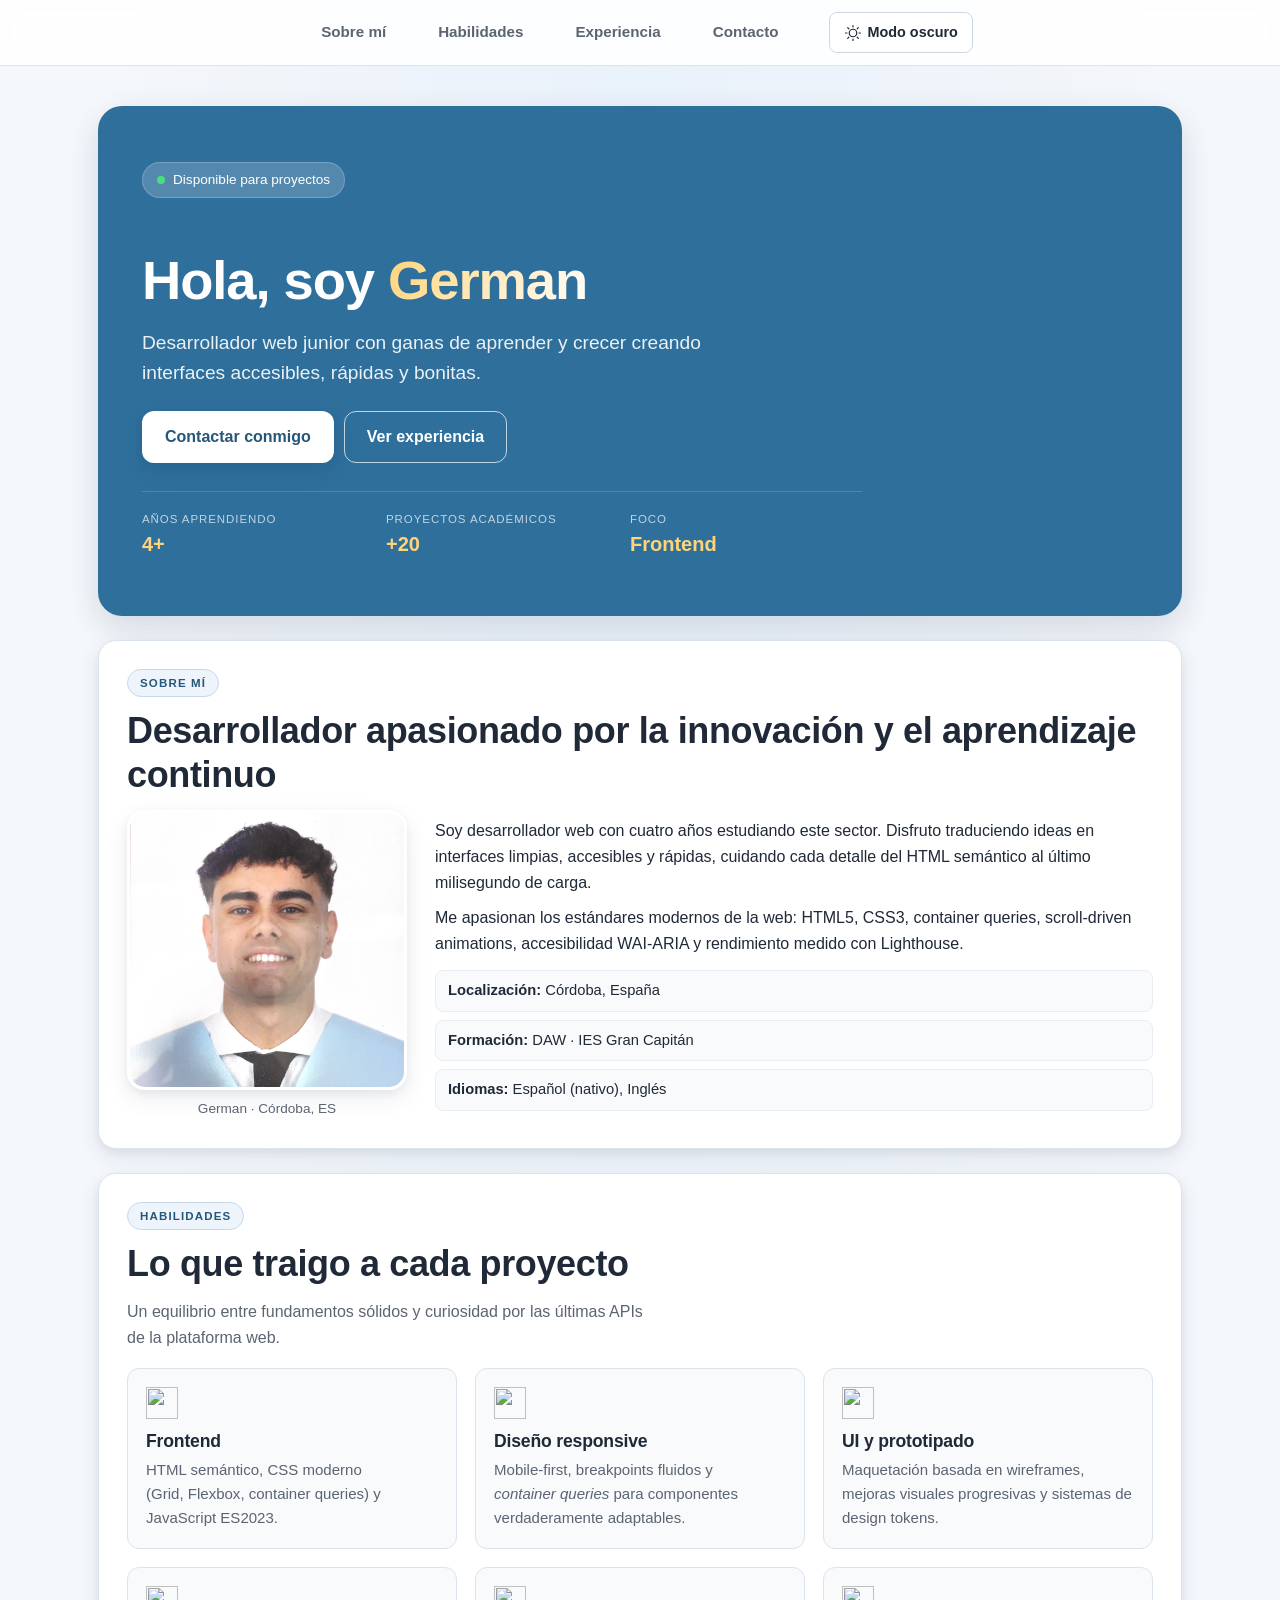
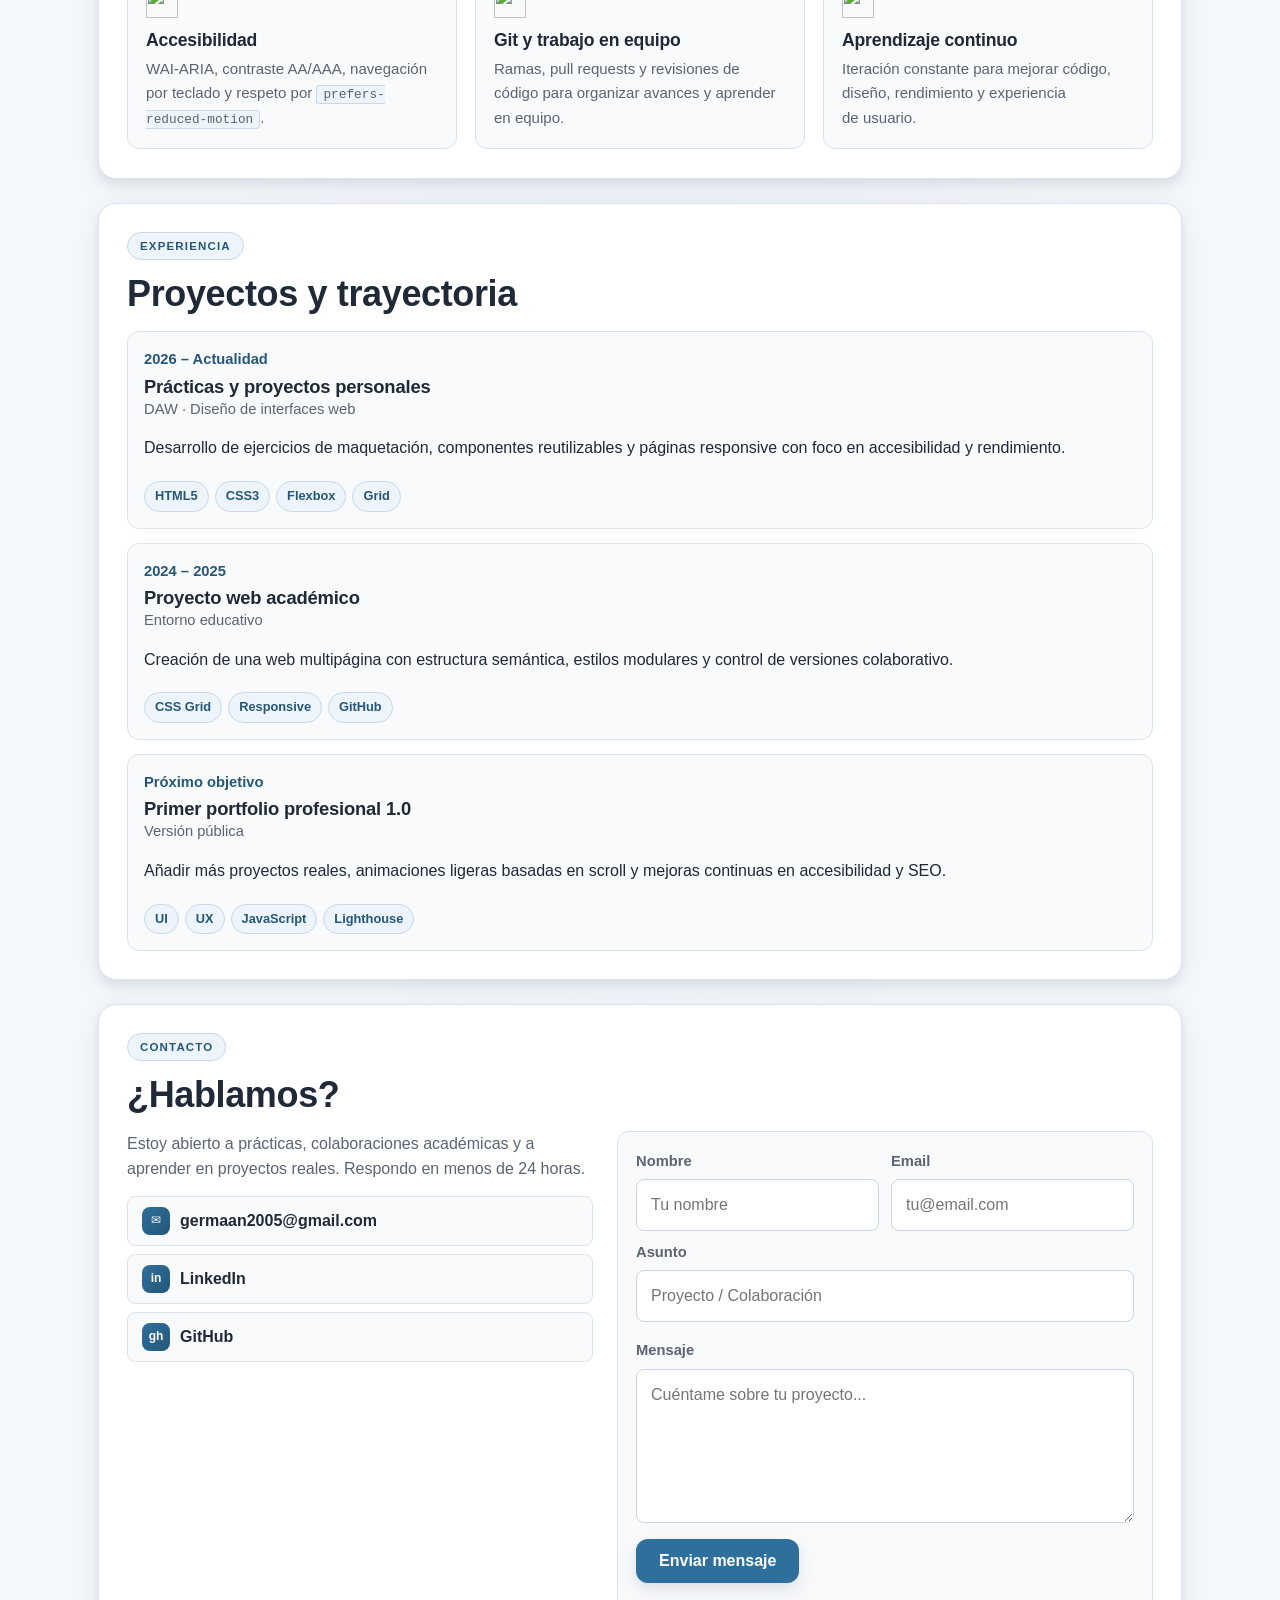
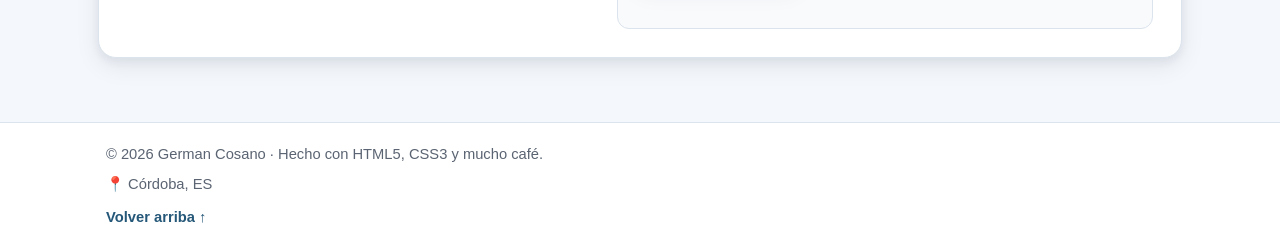
==== index.html @ 35a8e693 "crear archivo index.html para el portfolio" ====
<!DOCTYPE html>
<html lang="es">
<head>
  <meta charset="UTF-8" />
  <meta name="viewport" content="width=device-width, initial-scale=1, viewport-fit=cover" />
  <meta name="description" content="Portfolio profesional de German Cosano, desarrollador web junior especializado en HTML5, CSS3 moderno, JavaScript y diseño responsive accesible." />
  <meta name="author" content="German Cosano" />
  <meta name="theme-color" content="#2f6f9c" media="(prefers-color-scheme: light)" />
  <meta name="theme-color" content="#0b1220" media="(prefers-color-scheme: dark)" />
  <meta name="color-scheme" content="light dark" />
  <meta name="robots" content="index, follow" />

  <meta property="og:type" content="website" />
  <meta property="og:title" content="German Cosano · Desarrollador web" />
  <meta property="og:description" content="Portfolio profesional de German Cosano. HTML5, CSS3 moderno, accesibilidad y diseño responsive." />
  <meta property="og:locale" content="es_ES" />
  <meta name="twitter:card" content="summary_large_image" />

  <title>German Cosano · Portfolio de desarrollador web</title>

  <link rel="canonical" href="./portfolio.html" />
  <link rel="icon" href="data:image/svg+xml,%3Csvg xmlns='http://www.w3.org/2000/svg' viewBox='0 0 64 64'%3E%3Crect width='64' height='64' rx='14' fill='%232f6f9c'/%3E%3Ctext x='50%25' y='56%25' text-anchor='middle' font-family='Segoe UI,Arial,sans-serif' font-size='34' font-weight='700' fill='white'%3EG%3C/text%3E%3C/svg%3E" />

  <link rel="preload" as="image" href="images/ImgenPortfolio.png" fetchpriority="high" />
  <link rel="stylesheet" href="css/normalize.css" />
  <link rel="stylesheet" href="css/portfolio.css" />

  <script>
    (function () {
      try {
        var t = localStorage.getItem('portfolio-theme');
        if (t !== 'light' && t !== 'dark') {
          t = window.matchMedia('(prefers-color-scheme: dark)').matches ? 'dark' : 'light';
        }
        document.documentElement.dataset.theme = t;
      } catch (e) {
        document.documentElement.dataset.theme = 'light';
      }
    })();
  </script>

  <script type="application/ld+json">
  {
    "@context": "https://schema.org",
    "@type": "Person",
    "name": "German Cosano",
    "jobTitle": "Desarrollador web",
    "email": "mailto:germaan2005@gmail.com",
    "url": "./portfolio.html",
    "address": { "@type": "PostalAddress", "addressLocality": "Córdoba", "addressCountry": "ES" },
    "sameAs": [
      "https://github.com/German1371",
      "https://www.linkedin.com/in/germán-cosano-torres-b65127388"
    ]
  }
  </script>
</head>
<body>

  <a class="skip-link" href="#contenido-principal">Saltar al contenido</a>

  <div class="barra-progreso" aria-hidden="true"></div>

  <header class="cabecera" role="banner">
    <div class="cabecera-contenido">
      <nav class="navegacion" aria-label="Navegación principal">
        <ul id="menu-principal" class="menu-principal">
          <li><a href="#sobre-mi">Sobre mí</a></li>
          <li><a href="#habilidades">Habilidades</a></li>
          <li><a href="#experiencia">Experiencia</a></li>
          <li><a href="#contacto">Contacto</a></li>
          <li>
            <button class="boton-tema" id="boton-tema" type="button" aria-pressed="false" aria-label="Cambiar a modo oscuro">
              <span class="boton-tema-icono" aria-hidden="true">
                <svg class="icono-sol" viewBox="0 0 24 24" width="18" height="18" fill="currentColor"><path d="M12 4V2m0 20v-2m8-8h2M2 12h2m13.66-5.66 1.41-1.41M4.93 19.07l1.41-1.41m0-11.32L4.93 4.93m14.14 14.14-1.41-1.41M12 7a5 5 0 1 0 0 10 5 5 0 0 0 0-10Z" stroke="currentColor" stroke-width="1.6" stroke-linecap="round" fill="none"/></svg>
                <svg class="icono-luna" viewBox="0 0 24 24" width="18" height="18" fill="currentColor"><path d="M21 12.8A9 9 0 1 1 11.2 3a7 7 0 0 0 9.8 9.8Z" stroke="currentColor" stroke-width="1.6" stroke-linejoin="round" fill="none"/></svg>
              </span>
              <span class="boton-tema-texto">Modo oscuro</span>
            </button>
          </li>
        </ul>
      </nav>
    </div>
  </header>

  <main id="contenido-principal">

    <section id="inicio" class="hero" aria-labelledby="hero-titulo">
      <div class="hero-contenido">
        <p class="hero-etiqueta"><span class="hero-pulso" aria-hidden="true"></span>Disponible para proyectos</p>
        <h1 id="hero-titulo">Hola, soy <span class="hero-resaltado">German</span></h1>
        <p class="hero-subtitulo">Desarrollador web junior con ganas de aprender y crecer creando interfaces accesibles, rápidas y bonitas.</p>
        <div class="hero-acciones">
          <a class="boton boton-primario" href="#contacto">Contactar conmigo</a>
          <a class="boton boton-secundario" href="#experiencia">Ver experiencia</a>
        </div>
        <dl class="hero-stats" aria-label="Datos rápidos">
          <div><dt>Años aprendiendo</dt><dd>4+</dd></div>
          <div><dt>Proyectos académicos</dt><dd>+20</dd></div>
          <div><dt>Foco</dt><dd>Frontend</dd></div>
        </dl>
      </div>
      <div class="hero-decor" aria-hidden="true">
        <span class="hero-blob hero-blob-a"></span>
        <span class="hero-blob hero-blob-b"></span>
        <span class="hero-blob hero-blob-c"></span>
      </div>
    </section>

    <section id="sobre-mi" class="seccion" aria-labelledby="titulo-sobre-mi">
      <p class="etiqueta-seccion">Sobre mí</p>
      <h2 id="titulo-sobre-mi">Desarrollador apasionado por la innovación y el aprendizaje continuo</h2>
      <div class="sobre-mi-cuadricula">
        <figure class="sobre-mi-foto">
          <picture>
            <source
              media="(min-width: 1024px)"
              srcset="images/ImgenPortfolio.png"
              type="image/png" />
            <source
              media="(min-width: 600px)"
              srcset="images/ImgenPortfolio.png"
              type="image/png" />
            <img
              src="images/ImgenPortfolio.png"
              srcset="images/ImgenPortfolio.png 1x"
              alt="Retrato profesional de German Cosano"
              width="640" height="640"
              loading="eager"
              decoding="async"
              fetchpriority="high" />
          </picture>
          <figcaption class="sobre-mi-pie">German · Córdoba, ES</figcaption>
        </figure>
        <div class="sobre-mi-texto">
          <p>Soy desarrollador web con cuatro años estudiando este sector. Disfruto traduciendo ideas en interfaces limpias, accesibles y rápidas, cuidando cada detalle del HTML semántico al último milisegundo de carga.</p>
          <p>Me apasionan los estándares modernos de la web: HTML5, CSS3, container queries, scroll-driven animations, accesibilidad WAI-ARIA y rendimiento medido con Lighthouse.</p>
          <ul class="sobre-mi-puntos">
            <li><strong>Localización:</strong> Córdoba, España</li>
            <li><strong>Formación:</strong> DAW · IES Gran Capitán</li>
            <li><strong>Idiomas:</strong> Español (nativo), Inglés</li>
          </ul>
        </div>
      </div>
    </section>

    <section id="habilidades" class="seccion seccion-habilidades" aria-labelledby="titulo-habilidades">
      <p class="etiqueta-seccion">Habilidades</p>
      <h2 id="titulo-habilidades">Lo que traigo a cada proyecto</h2>
      <p class="seccion-intro">Un equilibrio entre fundamentos sólidos y curiosidad por las últimas APIs de la plataforma web.</p>

      <div class="habilidades-contenedor">
        <ul class="habilidades-cuadricula" role="list">
          <li class="tarjeta-habilidad">
            <img class="tarjeta-icono" src="https://cdn.jsdelivr.net/npm/@material-design-icons/svg/outlined/code.svg" alt="" width="32" height="32" loading="lazy" />
            <h3>Frontend</h3>
            <p>HTML semántico, CSS moderno (Grid, Flexbox, container queries) y JavaScript ES2023.</p>
          </li>
          <li class="tarjeta-habilidad">
            <img class="tarjeta-icono" src="https://cdn.jsdelivr.net/npm/@material-design-icons/svg/outlined/devices.svg" alt="" width="32" height="32" loading="lazy" />
            <h3>Diseño responsive</h3>
            <p>Mobile-first, breakpoints fluidos y <em>container queries</em> para componentes verdaderamente adaptables.</p>
          </li>
          <li class="tarjeta-habilidad">
            <img class="tarjeta-icono" src="https://cdn.jsdelivr.net/npm/@material-design-icons/svg/outlined/design_services.svg" alt="" width="32" height="32" loading="lazy" />
            <h3>UI y prototipado</h3>
            <p>Maquetación basada en wireframes, mejoras visuales progresivas y sistemas de design tokens.</p>
          </li>
          <li class="tarjeta-habilidad">
            <img class="tarjeta-icono" src="https://cdn.jsdelivr.net/npm/@material-design-icons/svg/outlined/accessibility_new.svg" alt="" width="32" height="32" loading="lazy" />
            <h3>Accesibilidad</h3>
            <p>WAI-ARIA, contraste AA/AAA, navegación por teclado y respeto por <code>prefers-reduced-motion</code>.</p>
          </li>
          <li class="tarjeta-habilidad">
            <img class="tarjeta-icono" src="https://cdn.jsdelivr.net/npm/@material-design-icons/svg/outlined/merge_type.svg" alt="" width="32" height="32" loading="lazy" />
            <h3>Git y trabajo en equipo</h3>
            <p>Ramas, pull requests y revisiones de código para organizar avances y aprender en equipo.</p>
          </li>
          <li class="tarjeta-habilidad">
            <img class="tarjeta-icono" src="https://cdn.jsdelivr.net/npm/@material-design-icons/svg/outlined/autorenew.svg" alt="" width="32" height="32" loading="lazy" />
            <h3>Aprendizaje continuo</h3>
            <p>Iteración constante para mejorar código, diseño, rendimiento y experiencia de usuario.</p>
          </li>
        </ul>
      </div>
    </section>

    <section id="experiencia" class="seccion" aria-labelledby="titulo-experiencia">
      <p class="etiqueta-seccion">Experiencia</p>
      <h2 id="titulo-experiencia">Proyectos y trayectoria</h2>

      <ol class="experiencia-lista" role="list">
        <li>
          <article class="experiencia-elemento">
            <header class="experiencia-cabecera">
              <p class="experiencia-fecha"><time datetime="2026">2026</time> – Actualidad</p>
              <h3>Prácticas y proyectos personales</h3>
              <p class="experiencia-rol">DAW · Diseño de interfaces web</p>
            </header>
            <p>Desarrollo de ejercicios de maquetación, componentes reutilizables y páginas responsive con foco en accesibilidad y rendimiento.</p>
            <ul class="experiencia-tecnologias" role="list" aria-label="Tecnologías utilizadas">
              <li>HTML5</li><li>CSS3</li><li>Flexbox</li><li>Grid</li>
            </ul>
          </article>
        </li>
        <li>
          <article class="experiencia-elemento">
            <header class="experiencia-cabecera">
              <p class="experiencia-fecha"><time datetime="2024">2024</time> – <time datetime="2025">2025</time></p>
              <h3>Proyecto web académico</h3>
              <p class="experiencia-rol">Entorno educativo</p>
            </header>
            <p>Creación de una web multipágina con estructura semántica, estilos modulares y control de versiones colaborativo.</p>
            <ul class="experiencia-tecnologias" role="list" aria-label="Tecnologías utilizadas">
              <li>CSS Grid</li><li>Responsive</li><li>GitHub</li>
            </ul>
          </article>
        </li>
        <li>
          <article class="experiencia-elemento">
            <header class="experiencia-cabecera">
              <p class="experiencia-fecha">Próximo objetivo</p>
              <h3>Primer portfolio profesional 1.0</h3>
              <p class="experiencia-rol">Versión pública</p>
            </header>
            <p>Añadir más proyectos reales, animaciones ligeras basadas en scroll y mejoras continuas en accesibilidad y SEO.</p>
            <ul class="experiencia-tecnologias" role="list" aria-label="Tecnologías utilizadas">
              <li>UI</li><li>UX</li><li>JavaScript</li><li>Lighthouse</li>
            </ul>
          </article>
        </li>
      </ol>
    </section>

    <section id="contacto" class="seccion" aria-labelledby="titulo-contacto">
      <p class="etiqueta-seccion">Contacto</p>
      <h2 id="titulo-contacto">¿Hablamos?</h2>
      <div class="contacto-contenido">
        <aside class="contacto-info" aria-label="Datos de contacto">
          <p>Estoy abierto a prácticas, colaboraciones académicas y a aprender en proyectos reales. Respondo en menos de 24 horas.</p>
          <address class="contacto-enlaces">
            <a class="contacto-enlace" href="mailto:germaan2005@gmail.com" rel="me">
              <span class="contacto-icono" aria-hidden="true">✉</span> germaan2005@gmail.com
            </a>
            <a class="contacto-enlace" href="https://www.linkedin.com/in/germán-cosano-torres-b65127388" target="_blank" rel="noopener me">
              <span class="contacto-icono" aria-hidden="true">in</span> LinkedIn
            </a>
            <a class="contacto-enlace" href="https://github.com/German1371" target="_blank" rel="noopener me">
              <span class="contacto-icono" aria-hidden="true">gh</span> GitHub
            </a>
          </address>
        </aside>

        <form class="contacto-formulario" aria-label="Formulario de contacto" novalidate>
          <div class="fila-formulario">
            <div class="campo-formulario">
              <label for="nombre">Nombre</label>
              <input type="text" id="nombre" name="nombre" placeholder="Tu nombre" autocomplete="name" required minlength="2" />
            </div>
            <div class="campo-formulario">
              <label for="email">Email</label>
              <input type="email" id="email" name="email" placeholder="tu@email.com" autocomplete="email" required />
            </div>
          </div>
          <div class="campo-formulario">
            <label for="asunto">Asunto</label>
            <input type="text" id="asunto" name="asunto" placeholder="Proyecto / Colaboración" required />
          </div>
          <div class="campo-formulario">
            <label for="mensaje">Mensaje</label>
            <textarea id="mensaje" name="mensaje" rows="5" placeholder="Cuéntame sobre tu proyecto..." required minlength="10"></textarea>
          </div>
          <button class="boton boton-primario" type="submit">Enviar mensaje</button>
          <p class="formulario-aviso" role="status" aria-live="polite"></p>
        </form>
      </div>
    </section>
  </main>

  <footer class="pie-pagina" role="contentinfo">
    <div class="pie-contenido">
      <p>&copy; <time datetime="2026">2026</time> German Cosano · Hecho con HTML5, CSS3 y mucho café.</p>
      <p><span aria-hidden="true">📍</span> Córdoba, ES</p>
      <a href="#inicio" class="pie-volver" aria-label="Volver arriba">Volver arriba ↑</a>
    </div>
  </footer>

  <script src="js/theme-toggle.js" defer></script>
</body>
</html>
---- css/portfolio.css ----
/* ============================================================
   PORTFOLIO · German Cosano
   Mobile-first · CSS3 moderno · Accesible · Light/Dark nativo
   ============================================================ */

/* -----------------------------------------------------------
   1. Reset complementario a normalize.css
   ----------------------------------------------------------- */
*,
*::before,
*::after {
	box-sizing: border-box;
}

* {
	margin: 0;
	padding: 0;
}

html {
	scroll-behavior: smooth;
	-webkit-text-size-adjust: 100%;
	scroll-padding-top: 80px;
}

img,
picture,
svg {
	display: block;
	max-width: 100%;
	height: auto;
}

a {
	color: inherit;
	text-decoration: none;
}

button {
	font: inherit;
	cursor: pointer;
}

ul,
ol {
	list-style: none;
}

:focus-visible {
	outline: 2px solid var(--color-principal);
	outline-offset: 3px;
	border-radius: 6px;
}

/* -----------------------------------------------------------
   2. Tokens de diseño (light/dark con CSS nativo)
   ----------------------------------------------------------- */
:root {
	color-scheme: light dark;

	/* Light por defecto */
	--fondo: #f4f7fb;
	--fondo-degradado: radial-gradient(ellipse at top, #e9f1fa 0%, #f4f7fb 60%);
	--superficie: #ffffff;
	--superficie-suave: #f8fafc;
	--superficie-elevada: #ffffff;
	--texto: #1f2937;
	--texto-secundario: #5b6472;
	--texto-tenue: #8a95a3;
	--color-principal: #2f6f9c;
	--color-principal-fuerte: #245778;
	--color-acento: #f59e0b;
	--borde: #dbe3ec;
	--borde-suave: #e9eef5;
	--sombra-1: 0 1px 2px rgba(20, 40, 70, 0.06), 0 1px 3px rgba(20, 40, 70, 0.08);
	--sombra-2: 0 4px 8px rgba(20, 40, 70, 0.06), 0 8px 24px rgba(20, 40, 70, 0.08);
	--sombra-3: 0 12px 32px rgba(20, 40, 70, 0.14);

	--hero-fondo: #2f6f9c;
	--hero-texto: #ffffff;
	--hero-acento: #ffd479;
	--hero-etiqueta-fondo: rgba(255, 255, 255, 0.18);

	--etiqueta-fondo: #eef4fb;
	--etiqueta-borde: #c9d8e8;

	--campo-fondo: #ffffff;
	--campo-borde: #cad5e1;

	--boton-tema-fondo: #ffffff;
	--boton-tema-texto: #1f2937;
	--boton-tema-borde: #cdd8e4;

	--radio-sm: 8px;
	--radio-md: 12px;
	--radio-lg: 18px;
	--radio-xl: 24px;

	--transicion-rapida: 150ms ease;
	--transicion-media: 250ms cubic-bezier(0.4, 0, 0.2, 1);
}

/* Dark mode forzado por usuario */
html[data-theme="dark"] {
	color-scheme: dark;
	--fondo: #0b1220;
	--fondo-degradado: radial-gradient(ellipse at top, #15243d 0%, #0b1220 60%);
	--superficie: #111827;
	--superficie-suave: #172133;
	--superficie-elevada: #1a2740;
	--texto: #e5eef9;
	--texto-secundario: #a9b4c3;
	--texto-tenue: #7c8898;
	--color-principal: #7db3d9;
	--color-principal-fuerte: #a7d7f5;
	--color-acento: #fbbf24;
	--borde: #2a3950;
	--borde-suave: #1f2d44;
	--sombra-1: 0 1px 2px rgba(0, 0, 0, 0.4);
	--sombra-2: 0 4px 12px rgba(0, 0, 0, 0.4);
	--sombra-3: 0 18px 40px rgba(0, 0, 0, 0.5);

	--hero-fondo: #1f4768;
	--hero-texto: #edf5ff;
	--hero-acento: #ffd479;
	--hero-etiqueta-fondo: rgba(255, 255, 255, 0.1);

	--etiqueta-fondo: #1a2740;
	--etiqueta-borde: #31435d;
	--campo-fondo: #101c2e;
	--campo-borde: #31435d;
	--boton-tema-fondo: #16263d;
	--boton-tema-texto: #e5eef9;
	--boton-tema-borde: #31435d;
}

/* -----------------------------------------------------------
   3. Tipografía y base
   ----------------------------------------------------------- */
body {
	font-family: "Segoe UI", -apple-system, BlinkMacSystemFont, Tahoma, Geneva, Verdana, sans-serif;
	background: var(--fondo) var(--fondo-degradado);
	color: var(--texto);
	line-height: 1.6;
	min-height: 100dvh;
	overflow-x: hidden;
	font-synthesis: none;
	text-rendering: optimizeLegibility;
	-webkit-font-smoothing: antialiased;
}

h1, h2, h3 {
	line-height: 1.2;
	letter-spacing: -0.01em;
}

p {
	text-wrap: pretty;
}

/* -----------------------------------------------------------
   4. Accesibilidad: skip link
   ----------------------------------------------------------- */
.skip-link {
	position: absolute;
	top: -100px;
	left: 12px;
	z-index: 1000;
	background: var(--color-principal-fuerte);
	color: #fff;
	padding: 10px 16px;
	border-radius: var(--radio-sm);
	font-weight: 700;
	transition: top var(--transicion-media);
}
.skip-link:focus {
	top: 12px;
}

/* -----------------------------------------------------------
   5. Barra de progreso del scroll
      ▶ Scroll-driven Animation #1 (basada en PROGRESO de SCROLL)
   ----------------------------------------------------------- */
.barra-progreso {
	position: fixed;
	top: 0;
	left: 0;
	height: 3px;
	width: 100%;
	background: linear-gradient(90deg, var(--color-principal), var(--color-acento));
	transform-origin: 0 50%;
	transform: scaleX(0);
	z-index: 100;
	pointer-events: none;
}

@supports (animation-timeline: scroll()) {
	.barra-progreso {
		animation: progreso-scroll linear;
		animation-timeline: scroll(root block);
	}
}

@keyframes progreso-scroll {
	from { transform: scaleX(0); }
	to   { transform: scaleX(1); }
}

/* -----------------------------------------------------------
   6. Cabecera + Navegación + Menú responsive
   ----------------------------------------------------------- */
.cabecera {
	position: sticky;
	top: 0;
	z-index: 50;
	background: color-mix(in srgb, var(--superficie) 88%, transparent);
	border-bottom: 1px solid var(--borde);
	-webkit-backdrop-filter: blur(10px);
	backdrop-filter: blur(10px);
}

.cabecera-contenido {
	max-width: 1100px;
	margin: 0 auto;
	padding: 12px 16px;
	display: flex;
	align-items: center;
	justify-content: flex-end;
	gap: 16px;
}

.marca {
	display: inline-flex;
	align-items: center;
	gap: 10px;
	font-weight: 800;
	font-size: 1.1rem;
	color: var(--texto);
}

.marca-icono {
	width: 36px;
	height: 36px;
	display: grid;
	place-items: center;
	border-radius: 10px;
	background: var(--hero-fondo);
	color: var(--hero-acento);
	font-weight: 800;
	box-shadow: var(--sombra-1);
	border: 1px solid color-mix(in srgb, var(--hero-fondo) 70%, #fff);
}

.marca-acento {
	color: var(--hero-acento);
}

.navegacion {
	width: 100%;
}

.menu-principal {
	display: flex;
	flex-direction: row;
	align-items: center;
	gap: 4px;
	flex-wrap: nowrap;
	overflow-x: auto;
	-webkit-overflow-scrolling: touch;
	scrollbar-width: none;
}

.menu-principal::-webkit-scrollbar { display: none; }

.menu-principal li {
	flex-shrink: 0;
}

.menu-principal a {
	display: block;
	padding: 8px 10px;
	border-radius: var(--radio-sm);
	font-weight: 600;
	font-size: 0.9rem;
	color: var(--texto-secundario);
	white-space: nowrap;
	transition: background-color var(--transicion-rapida), color var(--transicion-rapida);
}

.menu-principal a:hover,
.menu-principal a:focus-visible {
	background: var(--etiqueta-fondo);
	color: var(--color-principal-fuerte);
}

.menu-principal a[aria-current="true"] {
	color: var(--color-principal-fuerte);
	background: var(--etiqueta-fondo);
	position: relative;
}

.menu-principal a[aria-current="true"]::after {
	content: "";
	position: absolute;
	left: 14px;
	right: 14px;
	bottom: 4px;
	height: 2px;
	background: var(--color-principal);
	border-radius: 2px;
}

/* -----------------------------------------------------------
   7. Botón de tema (toggle claro/oscuro)
   ----------------------------------------------------------- */
.boton-tema {
	display: inline-flex;
	align-items: center;
	justify-content: center;
	gap: 6px;
	padding: 6px 10px;
	margin-left: 4px;
	border: 1px solid var(--boton-tema-borde);
	background: var(--boton-tema-fondo);
	color: var(--boton-tema-texto);
	border-radius: var(--radio-sm);
	font-weight: 700;
	font-size: 0.85rem;
	transition: background-color var(--transicion-rapida), transform var(--transicion-rapida);
}

/* En móvil ocultamos el texto y dejamos solo el icono para ahorrar espacio */
.boton-tema-texto {
	display: none;
}

.boton-tema:hover {
	background: color-mix(in srgb, var(--boton-tema-fondo) 88%, var(--color-principal));
}

.boton-tema-icono {
	display: inline-grid;
	place-items: center;
	width: 18px;
	height: 18px;
}

.icono-luna { display: none; }
html[data-theme="dark"] .icono-sol { display: none; }
html[data-theme="dark"] .icono-luna { display: block; }

/* -----------------------------------------------------------
   8. Main + secciones (Scroll Snap suave)
   ----------------------------------------------------------- */
main {
	max-width: 1100px;
	margin: 0 auto;
	padding: 16px 14px 32px;
	scroll-snap-type: y proximity;
}

.seccion,
.hero {
	scroll-snap-align: start;
	scroll-snap-stop: normal;
}

.seccion {
	margin-top: 20px;
	border: 1px solid var(--borde);
	border-radius: var(--radio-lg);
	background: var(--superficie);
	box-shadow: var(--sombra-2);
	padding: 22px 18px;
	position: relative;
	overflow: hidden;
}

.etiqueta-seccion {
	display: inline-block;
	padding: 4px 12px;
	border-radius: 999px;
	background: var(--etiqueta-fondo);
	border: 1px solid var(--etiqueta-borde);
	text-transform: uppercase;
	letter-spacing: 0.1em;
	font-size: 0.72rem;
	color: var(--color-principal-fuerte);
	font-weight: 700;
	margin-bottom: 12px;
}

h2 {
	margin-bottom: 14px;
	font-size: clamp(1.45rem, 2.2vw + 0.6rem, 2.25rem);
}

.seccion-intro {
	color: var(--texto-secundario);
	margin-bottom: 18px;
	max-width: 60ch;
}

/* -----------------------------------------------------------
   9. Hero
   ----------------------------------------------------------- */
.hero {
	position: relative;
	margin-top: 16px;
	border-radius: var(--radio-xl);
	padding: 28px 20px;
	color: var(--hero-texto);
	background-color: var(--hero-fondo);
	overflow: hidden;
	isolation: isolate;
	box-shadow: var(--sombra-3);
}

.hero-contenido {
	position: relative;
	z-index: 1;
	max-width: 720px;
}

.hero-etiqueta {
	display: inline-flex;
	align-items: center;
	gap: 8px;
	font-size: 0.85rem;
	padding: 6px 14px;
	border-radius: 999px;
	background: var(--hero-etiqueta-fondo);
	border: 1px solid rgba(255, 255, 255, 0.2);
	margin-bottom: 14px;
}

.hero-pulso {
	width: 8px;
	height: 8px;
	border-radius: 50%;
	background: #4ade80;
	box-shadow: 0 0 0 0 rgba(74, 222, 128, 0.7);
	animation: pulso 2s infinite;
}

@keyframes pulso {
	0%   { box-shadow: 0 0 0 0 rgba(74, 222, 128, 0.7); }
	70%  { box-shadow: 0 0 0 10px rgba(74, 222, 128, 0); }
	100% { box-shadow: 0 0 0 0 rgba(74, 222, 128, 0); }
}

.hero h1 {
	font-size: clamp(2rem, 4vw + 0.5rem, 3.5rem);
	margin-bottom: 14px;
	font-weight: 800;
	letter-spacing: -0.02em;
}

.hero-resaltado {
	background: linear-gradient(120deg, var(--hero-acento), #fff);
	-webkit-background-clip: text;
	background-clip: text;
	color: transparent;
}

.hero-subtitulo {
	font-size: clamp(1rem, 1vw + 0.7rem, 1.2rem);
	max-width: 55ch;
	color: rgba(255, 255, 255, 0.9);
}

.hero-acciones {
	margin-top: 22px;
	display: flex;
	flex-direction: column;
	gap: 10px;
}

.boton {
	display: inline-flex;
	align-items: center;
	justify-content: center;
	gap: 8px;
	padding: 12px 22px;
	border-radius: var(--radio-md);
	font-weight: 700;
	border: 1px solid transparent;
	transition: transform var(--transicion-rapida), box-shadow var(--transicion-media), background-color var(--transicion-rapida);
	min-height: 44px;
}

.boton-primario {
	background: #ffffff;
	color: var(--color-principal-fuerte);
	box-shadow: var(--sombra-2);
}

.boton-primario:hover {
	transform: translateY(-2px);
	box-shadow: var(--sombra-3);
}

.boton-secundario {
	background: transparent;
	color: #fff;
	border-color: rgba(255, 255, 255, 0.7);
}

.boton-secundario:hover {
	background: rgba(255, 255, 255, 0.1);
	transform: translateY(-2px);
}

.hero-stats {
	margin-top: 28px;
	display: grid;
	grid-template-columns: repeat(3, minmax(0, 1fr));
	gap: 12px;
	border-top: 1px solid rgba(255, 255, 255, 0.15);
	padding-top: 18px;
}

.hero-stats div { min-width: 0; }
.hero-stats dt {
	font-size: 0.72rem;
	text-transform: uppercase;
	letter-spacing: 0.08em;
	color: rgba(255, 255, 255, 0.7);
}
.hero-stats dd {
	font-size: 1.25rem;
	font-weight: 800;
	color: var(--hero-acento);
}

/* Blobs decorativos del hero (animados con scroll) */
.hero-decor { display: none; }

/* -----------------------------------------------------------
   10. Sobre mí
   ----------------------------------------------------------- */
.sobre-mi-cuadricula {
	display: grid;
	gap: 18px;
	align-items: start;
	grid-template-columns: 1fr;
	margin-top: 6px;
}

.sobre-mi-foto {
	position: relative;
	margin: 0;
}

.sobre-mi-foto img {
	width: 100%;
	border-radius: var(--radio-lg);
	border: 3px solid var(--superficie);
	box-shadow: var(--sombra-2);
	aspect-ratio: 1 / 1;
	object-fit: cover;
}

.sobre-mi-pie {
	margin-top: 8px;
	text-align: center;
	font-size: 0.85rem;
	color: var(--texto-secundario);
}

.sobre-mi-texto p + p {
	margin-top: 10px;
}

.sobre-mi-puntos {
	margin-top: 14px;
	display: grid;
	gap: 8px;
}

.sobre-mi-puntos li {
	padding: 8px 12px;
	background: var(--superficie-suave);
	border: 1px solid var(--borde-suave);
	border-radius: var(--radio-sm);
	font-size: 0.92rem;
}

/* -----------------------------------------------------------
   11. Habilidades (CONTAINER QUERY obligatorio)
   ----------------------------------------------------------- */
.habilidades-contenedor {
	container-type: inline-size;
	container-name: habilidades;
	margin-top: 18px;
}

.habilidades-cuadricula {
	display: grid;
	gap: 14px;
	grid-template-columns: 1fr;
}

.tarjeta-habilidad {
	position: relative;
	border: 1px solid var(--borde);
	background: var(--superficie-suave);
	border-radius: var(--radio-md);
	padding: 18px;
	transition: transform var(--transicion-media), box-shadow var(--transicion-media), border-color var(--transicion-media);
	overflow: hidden;
}

.tarjeta-habilidad::before {
	content: "";
	position: absolute;
	inset: 0;
	border-radius: inherit;
	padding: 1px;
	background: linear-gradient(135deg, transparent 60%, var(--color-principal) 100%);
	mask: linear-gradient(#000 0 0) content-box, linear-gradient(#000 0 0);
	-webkit-mask: linear-gradient(#000 0 0) content-box, linear-gradient(#000 0 0);
	-webkit-mask-composite: xor;
	mask-composite: exclude;
	opacity: 0;
	transition: opacity var(--transicion-media);
	pointer-events: none;
}

.tarjeta-habilidad:hover {
	transform: translateY(-4px);
	box-shadow: var(--sombra-2);
	border-color: color-mix(in srgb, var(--color-principal) 40%, var(--borde));
}

.tarjeta-habilidad:hover::before { opacity: 1; }

.tarjeta-icono {
	width: 32px;
	height: 32px;
	margin-bottom: 12px;
	display: block;
}

html[data-theme="dark"] .tarjeta-icono {
	filter: invert(1);
}

.tarjeta-habilidad h3 {
	margin-bottom: 6px;
	color: var(--texto);
	font-size: 1.1rem;
}

.tarjeta-habilidad p {
	color: var(--texto-secundario);
	font-size: 0.94rem;
}

.tarjeta-habilidad code {
	background: var(--etiqueta-fondo);
	border: 1px solid var(--etiqueta-borde);
	padding: 1px 6px;
	border-radius: 4px;
	font-size: 0.85em;
}

/* Container queries (REQUISITO) */
@container habilidades (inline-size >= 540px) {
	.habilidades-cuadricula {
		grid-template-columns: repeat(2, minmax(0, 1fr));
	}
}

@container habilidades (inline-size >= 820px) {
	.habilidades-cuadricula {
		grid-template-columns: repeat(3, minmax(0, 1fr));
		gap: 18px;
	}
}

/* -----------------------------------------------------------
   12. Experiencia (timeline)
   ----------------------------------------------------------- */
.experiencia-lista {
	margin-top: 16px;
	display: flex;
	flex-direction: column;
	gap: 14px;
	position: relative;
}

.experiencia-elemento {
	display: grid;
	gap: 8px;
	border: 1px solid var(--borde);
	border-radius: var(--radio-md);
	padding: 16px;
	background: var(--superficie-suave);
	transition: transform var(--transicion-media), box-shadow var(--transicion-media);
}

.experiencia-elemento:hover {
	transform: translateX(4px);
	box-shadow: var(--sombra-2);
}

.experiencia-cabecera p:first-child {
	font-weight: 700;
	color: var(--color-principal-fuerte);
	font-size: 0.92rem;
}

.experiencia-cabecera h3 {
	margin-top: 4px;
	font-size: 1.15rem;
}

.experiencia-rol {
	color: var(--texto-secundario);
	font-size: 0.92rem;
	margin-bottom: 6px;
}

.experiencia-tecnologias {
	margin-top: 12px;
	display: flex;
	gap: 6px;
	flex-wrap: wrap;
}

.experiencia-tecnologias li {
	font-size: 0.8rem;
	border: 1px solid var(--etiqueta-borde);
	background: var(--etiqueta-fondo);
	padding: 4px 10px;
	border-radius: 999px;
	color: var(--color-principal-fuerte);
	font-weight: 600;
}

/* -----------------------------------------------------------
   13. Contacto
   ----------------------------------------------------------- */
.contacto-contenido {
	display: grid;
	gap: 18px;
	margin-top: 6px;
	grid-template-columns: 1fr;
}

.contacto-info p {
	color: var(--texto-secundario);
}

.contacto-enlaces {
	margin-top: 14px;
	display: flex;
	flex-direction: column;
	gap: 8px;
	font-style: normal;
}

.contacto-enlace {
	display: inline-flex;
	align-items: center;
	gap: 10px;
	padding: 10px 14px;
	border: 1px solid var(--borde);
	background: var(--superficie-suave);
	border-radius: var(--radio-sm);
	color: var(--texto);
	font-weight: 600;
	transition: transform var(--transicion-rapida), border-color var(--transicion-rapida), background-color var(--transicion-rapida);
}

.contacto-enlace:hover {
	transform: translateX(4px);
	border-color: var(--color-principal);
	background: var(--etiqueta-fondo);
}

.contacto-icono {
	display: inline-grid;
	place-items: center;
	width: 28px;
	height: 28px;
	border-radius: 8px;
	background: linear-gradient(135deg, var(--color-principal), var(--color-principal-fuerte));
	color: #fff;
	font-size: 0.75rem;
	font-weight: 700;
}

.contacto-formulario {
	border: 1px solid var(--borde);
	border-radius: var(--radio-md);
	padding: 18px;
	background: var(--superficie-suave);
	display: flex;
	flex-direction: column;
	gap: 10px;
}

.fila-formulario {
	display: flex;
	gap: 12px;
	flex-direction: column;
}

.campo-formulario {
	display: flex;
	flex-direction: column;
	gap: 6px;
	flex: 1 1 100%;
}

label {
	font-weight: 600;
	color: var(--texto-secundario);
	font-size: 0.92rem;
}

input,
textarea {
	width: 100%;
	border: 1px solid var(--campo-borde);
	border-radius: var(--radio-sm);
	padding: 12px 14px;
	font: inherit;
	background: var(--campo-fondo);
	color: var(--texto);
	transition: border-color var(--transicion-rapida), box-shadow var(--transicion-rapida);
}

input:focus,
textarea:focus {
	outline: none;
	border-color: var(--color-principal);
	box-shadow: 0 0 0 3px color-mix(in srgb, var(--color-principal) 25%, transparent);
}

textarea {
	resize: vertical;
	min-height: 130px;
}

.contacto-formulario .boton {
	margin-top: 6px;
	background: var(--color-principal);
	color: #fff;
	width: 100%;
}

.contacto-formulario .boton:hover {
	background: var(--color-principal-fuerte);
	transform: translateY(-1px);
	box-shadow: var(--sombra-2);
}

.formulario-aviso {
	min-height: 1.2em;
	font-size: 0.9rem;
	color: var(--color-principal-fuerte);
}

/* -----------------------------------------------------------
   14. Footer
   ----------------------------------------------------------- */
.pie-pagina {
	margin-top: 24px;
	border-top: 1px solid var(--borde);
	background: var(--superficie);
}

.pie-contenido {
	max-width: 1100px;
	margin: 0 auto;
	padding: 20px 16px;
	display: flex;
	flex-direction: column;
	gap: 6px;
	color: var(--texto-secundario);
	font-size: 0.92rem;
}

.pie-volver {
	margin-top: 4px;
	color: var(--color-principal-fuerte);
	font-weight: 700;
	width: max-content;
}

.pie-volver:hover { text-decoration: underline; }

/* -----------------------------------------------------------
   15. Scroll-driven Animation #2
       Basada en PROGRESO DE VISUALIZACIÓN (view-timeline)
       Cada sección/tarjeta aparece según entra en el viewport.
   ----------------------------------------------------------- */
@supports (animation-timeline: view()) {
	.seccion,
	.experiencia-elemento,
	.tarjeta-habilidad {
		animation: aparecer-en-vista linear both;
		animation-timeline: view();
		animation-range: entry 0% entry 90%;
	}
}

@keyframes aparecer-en-vista {
	from {
		opacity: 0;
		transform: translateY(40px) scale(0.98);
	}
	to {
		opacity: 1;
		transform: translateY(0) scale(1);
	}
}

/* -----------------------------------------------------------
   16. Media queries (NUEVA SINTAXIS · ranges)
   ----------------------------------------------------------- */

/* Tablet ≥ 600px */
@media (width >= 600px) {
	main {
		padding: 24px 20px 40px;
	}
	.seccion {
		padding: 28px;
		margin-top: 24px;
	}
	.hero {
		padding: 40px 32px;
	}
	.hero-acciones {
		flex-direction: row;
		flex-wrap: wrap;
	}
	.sobre-mi-cuadricula {
		grid-template-columns: minmax(220px, 280px) minmax(0, 1fr);
		gap: 28px;
		align-items: center;
	}
	.fila-formulario {
		display: grid;
		grid-template-columns: repeat(2, minmax(0, 1fr));
	}
	.contacto-formulario .boton {
		width: auto;
		align-self: flex-start;
	}
}

/* Desktop ≥ 900px → nav con más espacio y texto del botón de tema visible */
@media (width >= 900px) {
	.menu-principal {
		justify-content: center;
		gap: 24px;
		overflow: visible;
	}
	.menu-principal a {
		padding: 8px 14px;
		font-size: 0.95rem;
	}
	.boton-tema {
		padding: 8px 14px;
		font-size: 0.9rem;
		margin-left: 12px;
	}
	.boton-tema-texto {
		display: inline;
	}
	.contacto-contenido {
		grid-template-columns: 1fr 1.15fr;
		gap: 24px;
	}
	.hero {
		padding: 56px 44px;
	}
}

/* Pantallas muy anchas */
@media (width >= 1200px) {
	main { padding-inline: 8px; }
	.hero h1 { font-size: clamp(2.5rem, 3vw + 1rem, 4rem); }
}

/* -----------------------------------------------------------
   17. Accesibilidad: reducir movimiento si el usuario lo pide
   ----------------------------------------------------------- */
@media (prefers-reduced-motion: reduce) {
	*,
	*::before,
	*::after {
		animation-duration: 0.001ms !important;
		animation-iteration-count: 1 !important;
		transition-duration: 0.001ms !important;
		scroll-behavior: auto !important;
	}
	.barra-progreso { animation: none; transform: scaleX(0); }
}

/* -----------------------------------------------------------
   18. Estilos para impresión
   ----------------------------------------------------------- */
@media print {
	.cabecera, .menu-toggle, .menu-principal, .boton-tema,
	.hero-decor, .barra-progreso, .pie-volver {
		display: none !important;
	}
	body { background: #fff; color: #000; }
	.seccion, .hero {
		box-shadow: none;
		border: 1px solid #ccc;
		break-inside: avoid;
		page-break-inside: avoid;
	}
}
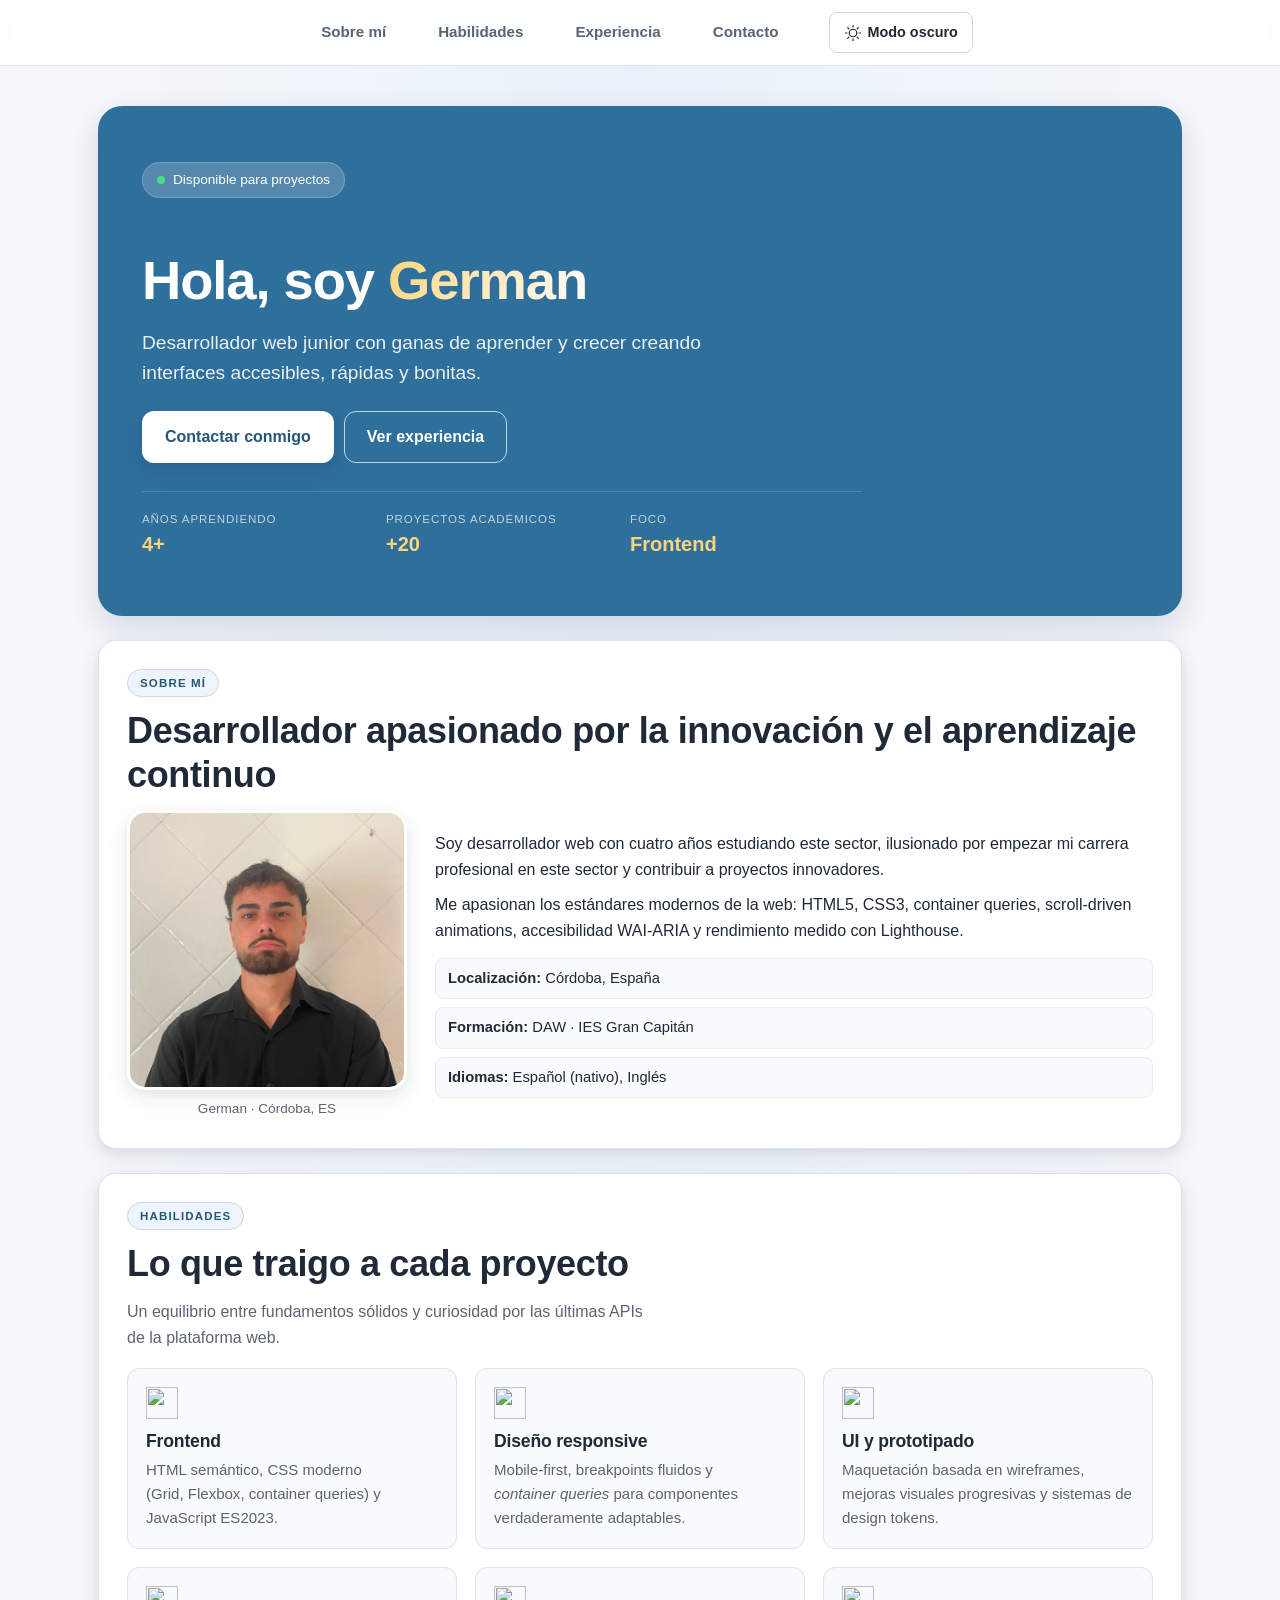
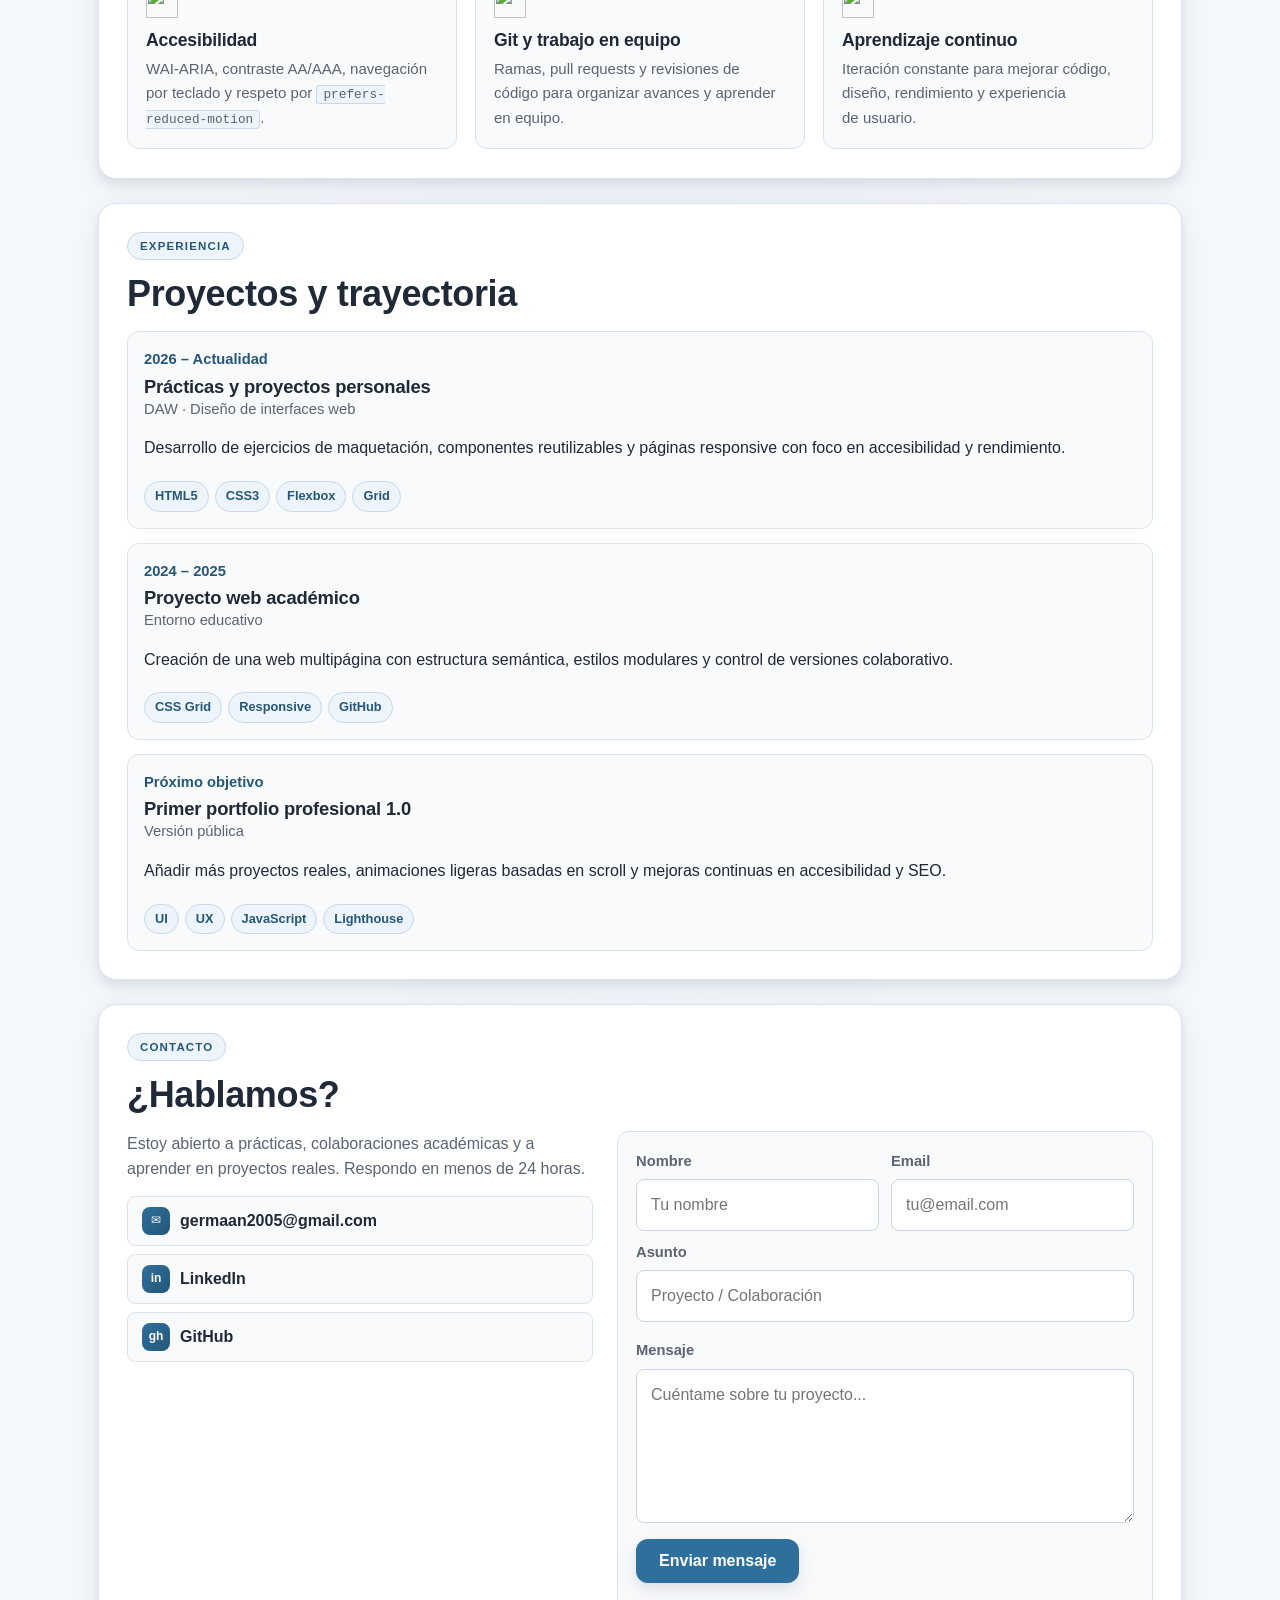
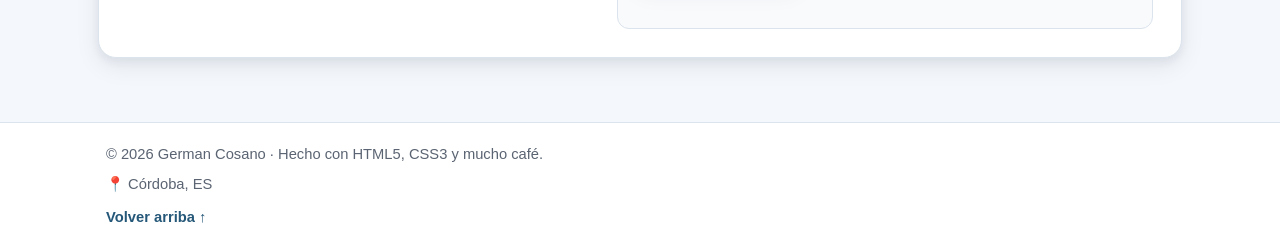
==== commit 9a880dde: "Actualizar imágenes del portfolio a formato JPEG y mejorar descripción personal" ====
--- a/index.html
+++ b/index.html
@@ -21,7 +21,7 @@
   <link rel="canonical" href="./portfolio.html" />
   <link rel="icon" href="data:image/svg+xml,%3Csvg xmlns='http://www.w3.org/2000/svg' viewBox='0 0 64 64'%3E%3Crect width='64' height='64' rx='14' fill='%232f6f9c'/%3E%3Ctext x='50%25' y='56%25' text-anchor='middle' font-family='Segoe UI,Arial,sans-serif' font-size='34' font-weight='700' fill='white'%3EG%3C/text%3E%3C/svg%3E" />
 
-  <link rel="preload" as="image" href="images/ImgenPortfolio.png" fetchpriority="high" />
+  <link rel="preload" as="image" href="images/ImgenPortfolio.jpeg" fetchpriority="high" />
   <link rel="stylesheet" href="css/normalize.css" />
   <link rel="stylesheet" href="css/portfolio.css" />
 
@@ -115,15 +115,15 @@
           <picture>
             <source
               media="(min-width: 1024px)"
-              srcset="images/ImgenPortfolio.png"
-              type="image/png" />
+              srcset="images/ImgenPortfolio.jpeg"
+              type="image/jpeg" />
             <source
               media="(min-width: 600px)"
-              srcset="images/ImgenPortfolio.png"
-              type="image/png" />
+              srcset="images/ImgenPortfolio.jpeg"
+              type="image/jpeg" />
             <img
-              src="images/ImgenPortfolio.png"
-              srcset="images/ImgenPortfolio.png 1x"
+              src="images/ImgenPortfolio.jpeg"
+              srcset="images/ImgenPortfolio.jpeg 1x"
               alt="Retrato profesional de German Cosano"
               width="640" height="640"
               loading="eager"
@@ -133,7 +133,7 @@
           <figcaption class="sobre-mi-pie">German · Córdoba, ES</figcaption>
         </figure>
         <div class="sobre-mi-texto">
-          <p>Soy desarrollador web con cuatro años estudiando este sector. Disfruto traduciendo ideas en interfaces limpias, accesibles y rápidas, cuidando cada detalle del HTML semántico al último milisegundo de carga.</p>
+          <p>Soy desarrollador web con cuatro años estudiando este sector, ilusionado por empezar mi carrera profesional en este sector y contribuir a proyectos innovadores.</p>
           <p>Me apasionan los estándares modernos de la web: HTML5, CSS3, container queries, scroll-driven animations, accesibilidad WAI-ARIA y rendimiento medido con Lighthouse.</p>
           <ul class="sobre-mi-puntos">
             <li><strong>Localización:</strong> Córdoba, España</li>
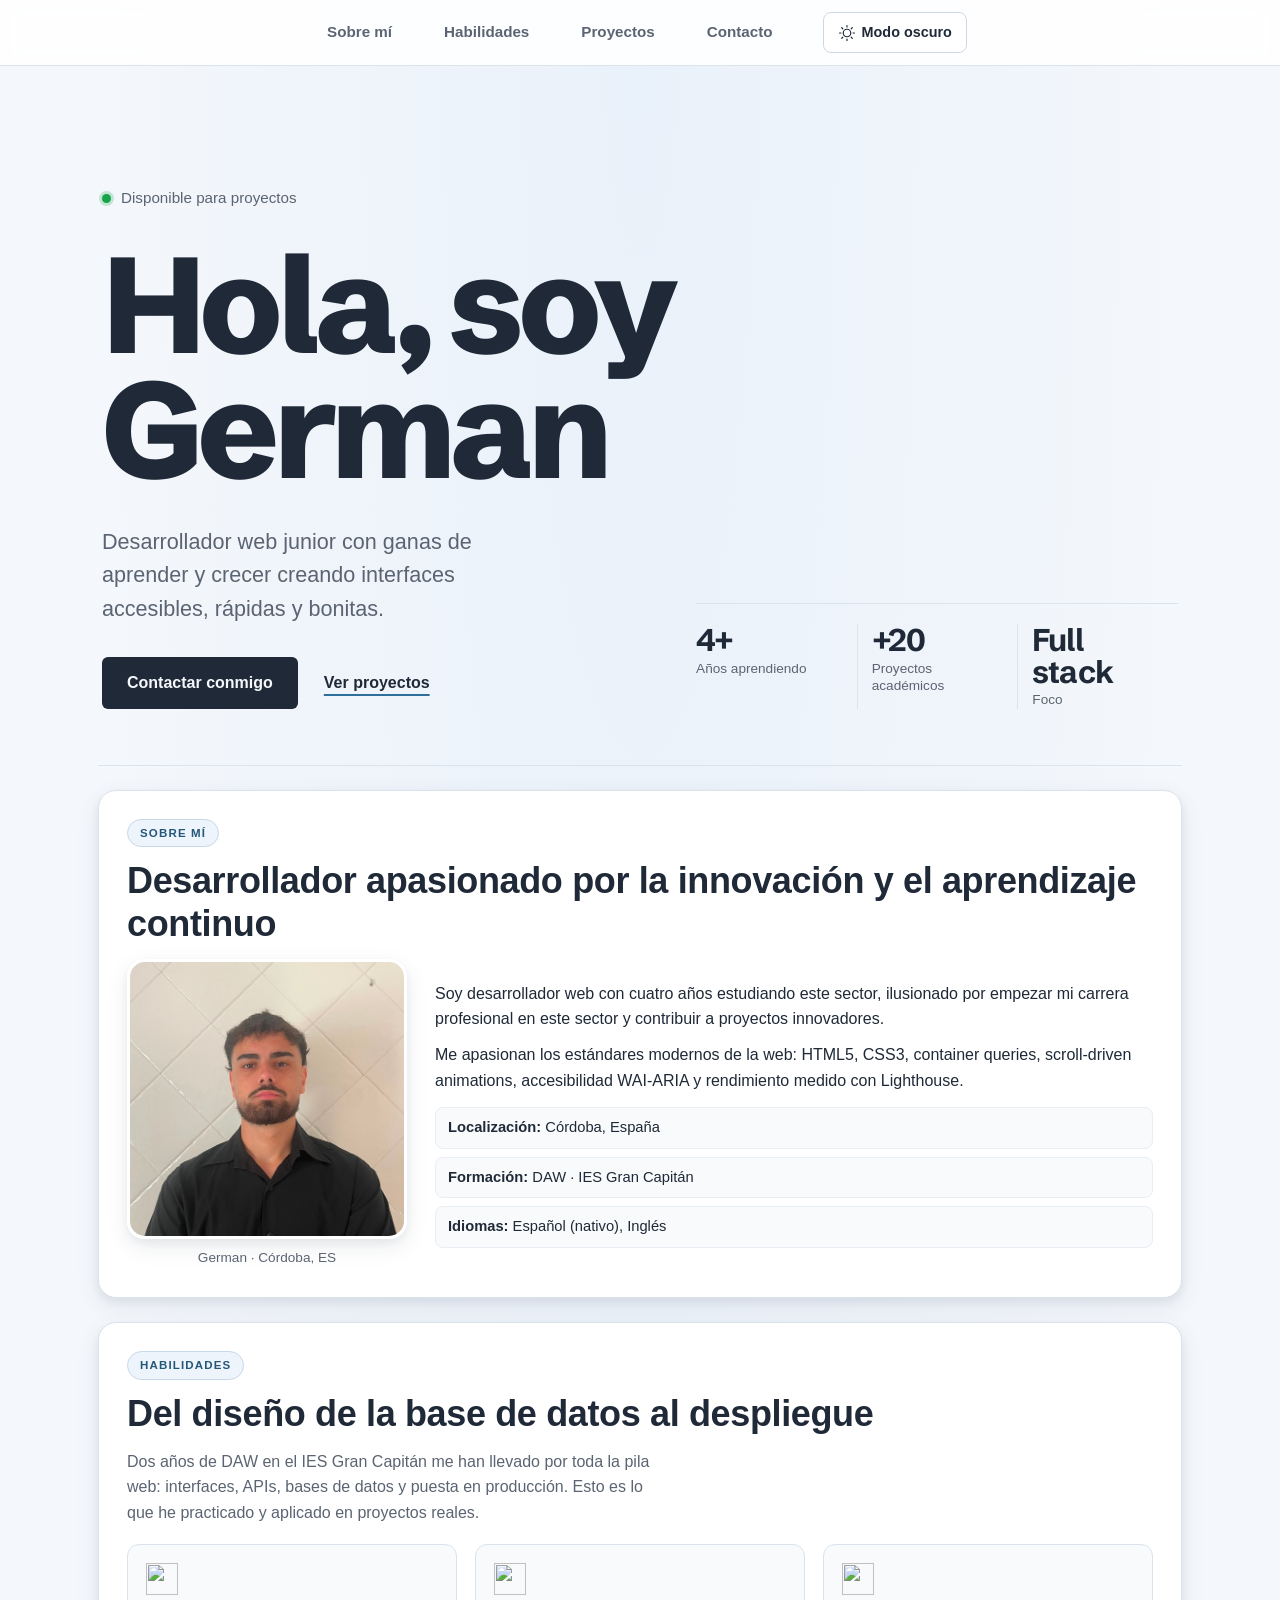
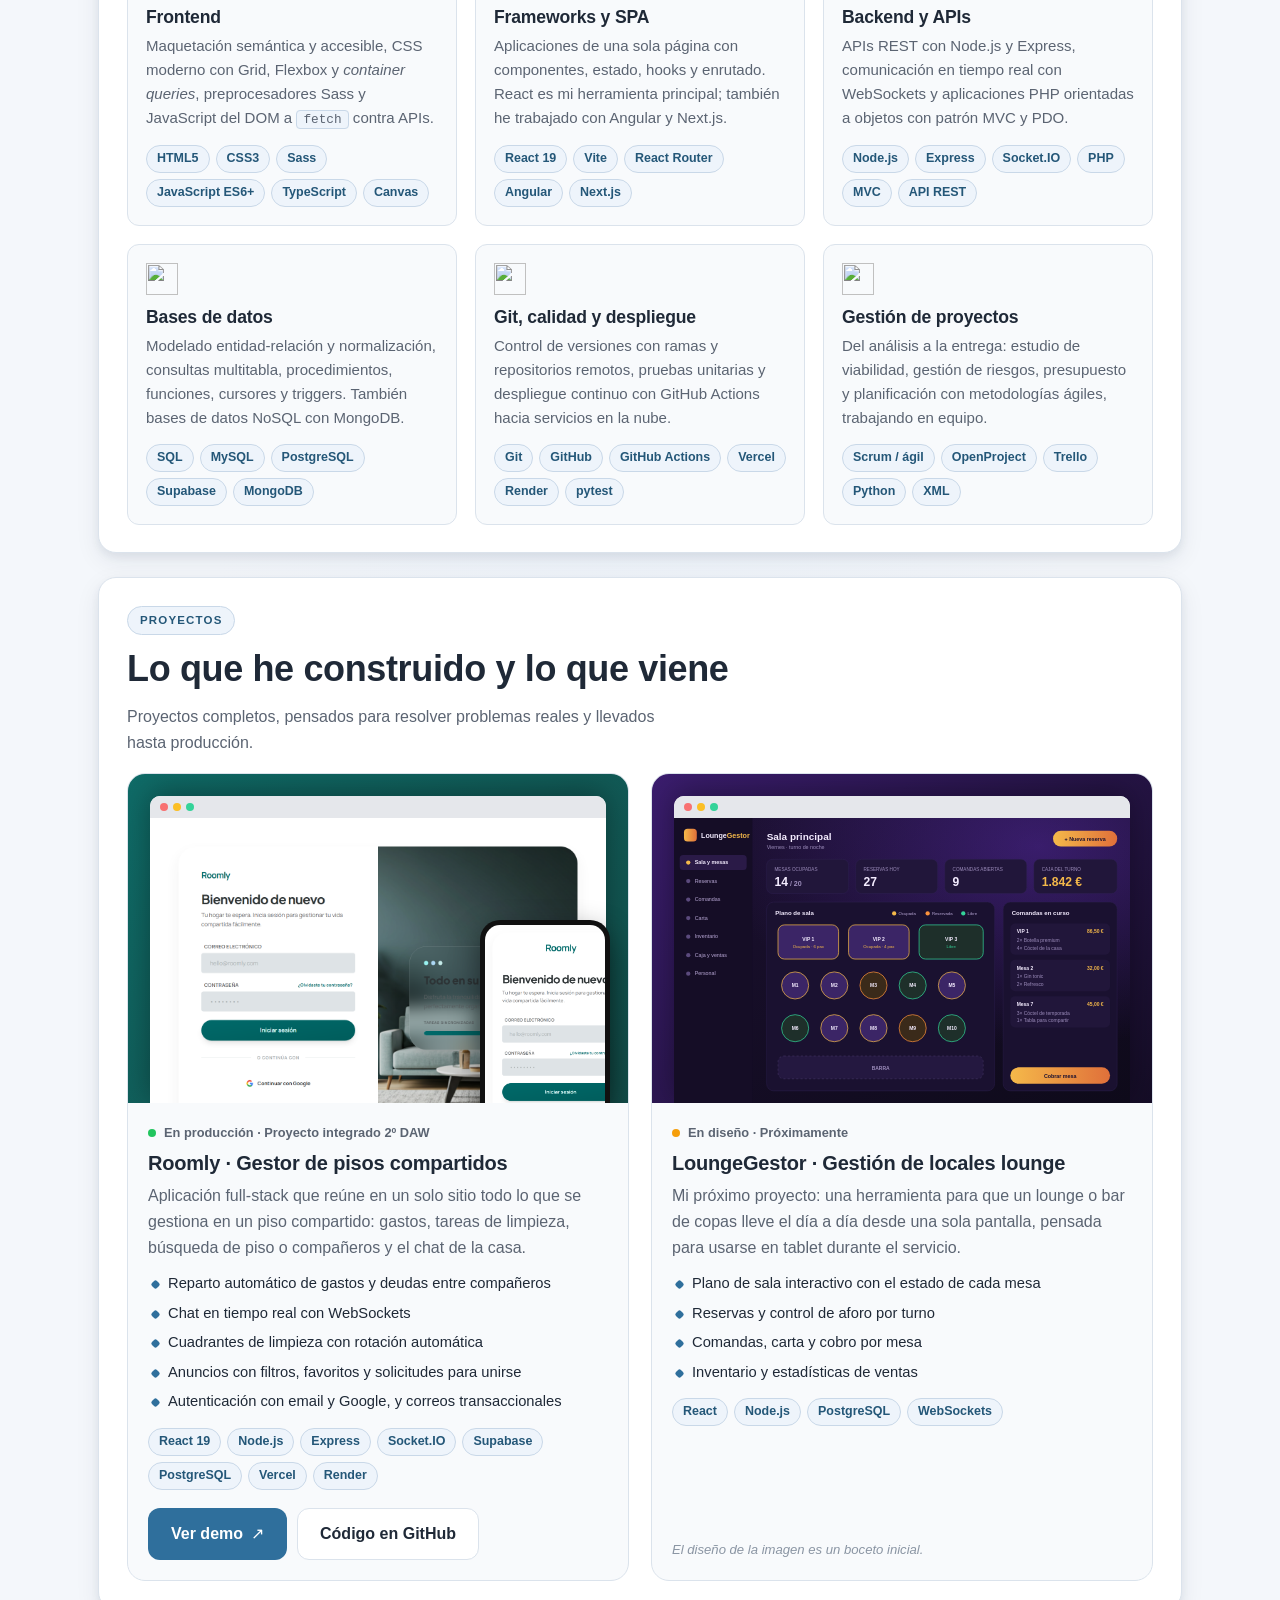
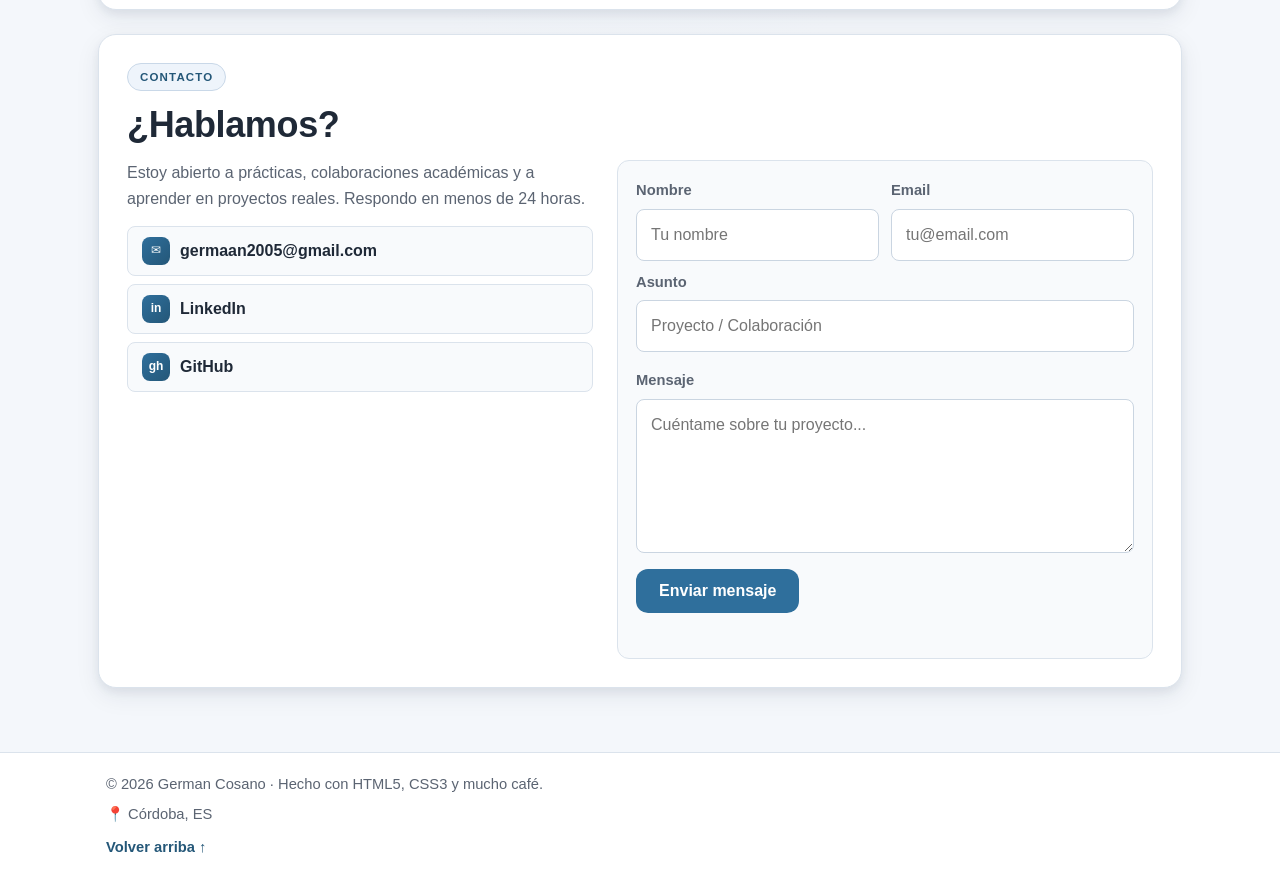
==== commit e02daa6a: "Implement code changes to enhance functionality and improve performance" ====
--- a/index.html
+++ b/index.html
@@ -22,6 +22,9 @@
   <link rel="icon" href="data:image/svg+xml,%3Csvg xmlns='http://www.w3.org/2000/svg' viewBox='0 0 64 64'%3E%3Crect width='64' height='64' rx='14' fill='%232f6f9c'/%3E%3Ctext x='50%25' y='56%25' text-anchor='middle' font-family='Segoe UI,Arial,sans-serif' font-size='34' font-weight='700' fill='white'%3EG%3C/text%3E%3C/svg%3E" />
 
   <link rel="preload" as="image" href="images/ImgenPortfolio.jpeg" fetchpriority="high" />
+  <link rel="preconnect" href="https://fonts.googleapis.com" />
+  <link rel="preconnect" href="https://fonts.gstatic.com" crossorigin />
+  <link rel="stylesheet" href="https://fonts.googleapis.com/css2?family=Schibsted+Grotesk:wght@700;800&display=swap" />
   <link rel="stylesheet" href="css/normalize.css" />
   <link rel="stylesheet" href="css/portfolio.css" />
 
@@ -67,7 +70,7 @@
         <ul id="menu-principal" class="menu-principal">
           <li><a href="#sobre-mi">Sobre mí</a></li>
           <li><a href="#habilidades">Habilidades</a></li>
-          <li><a href="#experiencia">Experiencia</a></li>
+          <li><a href="#proyectos">Proyectos</a></li>
           <li><a href="#contacto">Contacto</a></li>
           <li>
             <button class="boton-tema" id="boton-tema" type="button" aria-pressed="false" aria-label="Cambiar a modo oscuro">
@@ -92,12 +95,12 @@
         <p class="hero-subtitulo">Desarrollador web junior con ganas de aprender y crecer creando interfaces accesibles, rápidas y bonitas.</p>
         <div class="hero-acciones">
           <a class="boton boton-primario" href="#contacto">Contactar conmigo</a>
-          <a class="boton boton-secundario" href="#experiencia">Ver experiencia</a>
+          <a class="boton boton-secundario" href="#proyectos">Ver proyectos</a>
         </div>
         <dl class="hero-stats" aria-label="Datos rápidos">
           <div><dt>Años aprendiendo</dt><dd>4+</dd></div>
           <div><dt>Proyectos académicos</dt><dd>+20</dd></div>
-          <div><dt>Foco</dt><dd>Frontend</dd></div>
+          <div><dt>Foco</dt><dd>Full stack</dd></div>
         </dl>
       </div>
       <div class="hero-decor" aria-hidden="true">
@@ -146,90 +149,132 @@
 
     <section id="habilidades" class="seccion seccion-habilidades" aria-labelledby="titulo-habilidades">
       <p class="etiqueta-seccion">Habilidades</p>
-      <h2 id="titulo-habilidades">Lo que traigo a cada proyecto</h2>
-      <p class="seccion-intro">Un equilibrio entre fundamentos sólidos y curiosidad por las últimas APIs de la plataforma web.</p>
+      <h2 id="titulo-habilidades">Del diseño de la base de datos al despliegue</h2>
+      <p class="seccion-intro">Dos años de DAW en el IES Gran Capitán me han llevado por toda la pila web: interfaces, APIs, bases de datos y puesta en producción. Esto es lo que he practicado y aplicado en proyectos reales.</p>
 
       <div class="habilidades-contenedor">
         <ul class="habilidades-cuadricula" role="list">
           <li class="tarjeta-habilidad">
             <img class="tarjeta-icono" src="https://cdn.jsdelivr.net/npm/@material-design-icons/svg/outlined/code.svg" alt="" width="32" height="32" loading="lazy" />
             <h3>Frontend</h3>
-            <p>HTML semántico, CSS moderno (Grid, Flexbox, container queries) y JavaScript ES2023.</p>
-          </li>
-          <li class="tarjeta-habilidad">
-            <img class="tarjeta-icono" src="https://cdn.jsdelivr.net/npm/@material-design-icons/svg/outlined/devices.svg" alt="" width="32" height="32" loading="lazy" />
-            <h3>Diseño responsive</h3>
-            <p>Mobile-first, breakpoints fluidos y <em>container queries</em> para componentes verdaderamente adaptables.</p>
-          </li>
-          <li class="tarjeta-habilidad">
-            <img class="tarjeta-icono" src="https://cdn.jsdelivr.net/npm/@material-design-icons/svg/outlined/design_services.svg" alt="" width="32" height="32" loading="lazy" />
-            <h3>UI y prototipado</h3>
-            <p>Maquetación basada en wireframes, mejoras visuales progresivas y sistemas de design tokens.</p>
-          </li>
-          <li class="tarjeta-habilidad">
-            <img class="tarjeta-icono" src="https://cdn.jsdelivr.net/npm/@material-design-icons/svg/outlined/accessibility_new.svg" alt="" width="32" height="32" loading="lazy" />
-            <h3>Accesibilidad</h3>
-            <p>WAI-ARIA, contraste AA/AAA, navegación por teclado y respeto por <code>prefers-reduced-motion</code>.</p>
-          </li>
-          <li class="tarjeta-habilidad">
-            <img class="tarjeta-icono" src="https://cdn.jsdelivr.net/npm/@material-design-icons/svg/outlined/merge_type.svg" alt="" width="32" height="32" loading="lazy" />
-            <h3>Git y trabajo en equipo</h3>
-            <p>Ramas, pull requests y revisiones de código para organizar avances y aprender en equipo.</p>
-          </li>
-          <li class="tarjeta-habilidad">
-            <img class="tarjeta-icono" src="https://cdn.jsdelivr.net/npm/@material-design-icons/svg/outlined/autorenew.svg" alt="" width="32" height="32" loading="lazy" />
-            <h3>Aprendizaje continuo</h3>
-            <p>Iteración constante para mejorar código, diseño, rendimiento y experiencia de usuario.</p>
+            <p>Maquetación semántica y accesible, CSS moderno con Grid, Flexbox y <em>container queries</em>, preprocesadores Sass y JavaScript del DOM a <code>fetch</code> contra APIs.</p>
+            <ul class="habilidad-chips" role="list" aria-label="Tecnologías de frontend">
+              <li>HTML5</li><li>CSS3</li><li>Sass</li><li>JavaScript ES6+</li><li>TypeScript</li><li>Canvas</li>
+            </ul>
+          </li>
+          <li class="tarjeta-habilidad">
+            <img class="tarjeta-icono" src="https://cdn.jsdelivr.net/npm/@material-design-icons/svg/outlined/widgets.svg" alt="" width="32" height="32" loading="lazy" />
+            <h3>Frameworks y SPA</h3>
+            <p>Aplicaciones de una sola página con componentes, estado, hooks y enrutado. React es mi herramienta principal; también he trabajado con Angular y Next.js.</p>
+            <ul class="habilidad-chips" role="list" aria-label="Frameworks">
+              <li>React 19</li><li>Vite</li><li>React Router</li><li>Angular</li><li>Next.js</li>
+            </ul>
+          </li>
+          <li class="tarjeta-habilidad">
+            <img class="tarjeta-icono" src="https://cdn.jsdelivr.net/npm/@material-design-icons/svg/outlined/dns.svg" alt="" width="32" height="32" loading="lazy" />
+            <h3>Backend y APIs</h3>
+            <p>APIs REST con Node.js y Express, comunicación en tiempo real con WebSockets y aplicaciones PHP orientadas a objetos con patrón MVC y PDO.</p>
+            <ul class="habilidad-chips" role="list" aria-label="Tecnologías de backend">
+              <li>Node.js</li><li>Express</li><li>Socket.IO</li><li>PHP</li><li>MVC</li><li>API REST</li>
+            </ul>
+          </li>
+          <li class="tarjeta-habilidad">
+            <img class="tarjeta-icono" src="https://cdn.jsdelivr.net/npm/@material-design-icons/svg/outlined/storage.svg" alt="" width="32" height="32" loading="lazy" />
+            <h3>Bases de datos</h3>
+            <p>Modelado entidad-relación y normalización, consultas multitabla, procedimientos, funciones, cursores y triggers. También bases de datos NoSQL con MongoDB.</p>
+            <ul class="habilidad-chips" role="list" aria-label="Bases de datos">
+              <li>SQL</li><li>MySQL</li><li>PostgreSQL</li><li>Supabase</li><li>MongoDB</li>
+            </ul>
+          </li>
+          <li class="tarjeta-habilidad">
+            <img class="tarjeta-icono" src="https://cdn.jsdelivr.net/npm/@material-design-icons/svg/outlined/rocket_launch.svg" alt="" width="32" height="32" loading="lazy" />
+            <h3>Git, calidad y despliegue</h3>
+            <p>Control de versiones con ramas y repositorios remotos, pruebas unitarias y despliegue continuo con GitHub Actions hacia servicios en la nube.</p>
+            <ul class="habilidad-chips" role="list" aria-label="Herramientas y despliegue">
+              <li>Git</li><li>GitHub</li><li>GitHub Actions</li><li>Vercel</li><li>Render</li><li>pytest</li>
+            </ul>
+          </li>
+          <li class="tarjeta-habilidad">
+            <img class="tarjeta-icono" src="https://cdn.jsdelivr.net/npm/@material-design-icons/svg/outlined/account_tree.svg" alt="" width="32" height="32" loading="lazy" />
+            <h3>Gestión de proyectos</h3>
+            <p>Del análisis a la entrega: estudio de viabilidad, gestión de riesgos, presupuesto y planificación con metodologías ágiles, trabajando en equipo.</p>
+            <ul class="habilidad-chips" role="list" aria-label="Gestión de proyectos">
+              <li>Scrum / ágil</li><li>OpenProject</li><li>Trello</li><li>Python</li><li>XML</li>
+            </ul>
           </li>
         </ul>
       </div>
     </section>
 
-    <section id="experiencia" class="seccion" aria-labelledby="titulo-experiencia">
-      <p class="etiqueta-seccion">Experiencia</p>
-      <h2 id="titulo-experiencia">Proyectos y trayectoria</h2>
-
-      <ol class="experiencia-lista" role="list">
-        <li>
-          <article class="experiencia-elemento">
-            <header class="experiencia-cabecera">
-              <p class="experiencia-fecha"><time datetime="2026">2026</time> – Actualidad</p>
-              <h3>Prácticas y proyectos personales</h3>
-              <p class="experiencia-rol">DAW · Diseño de interfaces web</p>
-            </header>
-            <p>Desarrollo de ejercicios de maquetación, componentes reutilizables y páginas responsive con foco en accesibilidad y rendimiento.</p>
-            <ul class="experiencia-tecnologias" role="list" aria-label="Tecnologías utilizadas">
-              <li>HTML5</li><li>CSS3</li><li>Flexbox</li><li>Grid</li>
-            </ul>
-          </article>
-        </li>
-        <li>
-          <article class="experiencia-elemento">
-            <header class="experiencia-cabecera">
-              <p class="experiencia-fecha"><time datetime="2024">2024</time> – <time datetime="2025">2025</time></p>
-              <h3>Proyecto web académico</h3>
-              <p class="experiencia-rol">Entorno educativo</p>
-            </header>
-            <p>Creación de una web multipágina con estructura semántica, estilos modulares y control de versiones colaborativo.</p>
-            <ul class="experiencia-tecnologias" role="list" aria-label="Tecnologías utilizadas">
-              <li>CSS Grid</li><li>Responsive</li><li>GitHub</li>
-            </ul>
-          </article>
-        </li>
-        <li>
-          <article class="experiencia-elemento">
-            <header class="experiencia-cabecera">
-              <p class="experiencia-fecha">Próximo objetivo</p>
-              <h3>Primer portfolio profesional 1.0</h3>
-              <p class="experiencia-rol">Versión pública</p>
-            </header>
-            <p>Añadir más proyectos reales, animaciones ligeras basadas en scroll y mejoras continuas en accesibilidad y SEO.</p>
-            <ul class="experiencia-tecnologias" role="list" aria-label="Tecnologías utilizadas">
-              <li>UI</li><li>UX</li><li>JavaScript</li><li>Lighthouse</li>
-            </ul>
-          </article>
-        </li>
-      </ol>
+    <section id="proyectos" class="seccion" aria-labelledby="titulo-proyectos">
+      <p class="etiqueta-seccion">Proyectos</p>
+      <h2 id="titulo-proyectos">Lo que he construido y lo que viene</h2>
+      <p class="seccion-intro">Proyectos completos, pensados para resolver problemas reales y llevados hasta producción.</p>
+
+      <div class="proyectos-contenedor">
+        <ul class="proyectos-cuadricula" role="list">
+          <li>
+            <article class="tarjeta-proyecto" aria-labelledby="proyecto-roomly">
+              <div class="proyecto-media proyecto-media-roomly">
+                <figure class="proyecto-navegador">
+                  <span class="proyecto-navegador-barra" aria-hidden="true"><i></i><i></i><i></i></span>
+                  <img src="images/proyectos/roomly-login.png" alt="Pantalla de inicio de sesión de Roomly en escritorio" width="1280" height="800" loading="lazy" decoding="async" />
+                </figure>
+                <figure class="proyecto-movil">
+                  <img src="images/proyectos/roomly-movil.png" alt="Roomly en la versión móvil" width="780" height="1688" loading="lazy" decoding="async" />
+                </figure>
+              </div>
+
+              <div class="proyecto-cuerpo">
+                <p class="proyecto-estado proyecto-estado-online"><span aria-hidden="true"></span>En producción · Proyecto integrado 2º DAW</p>
+                <h3 id="proyecto-roomly">Roomly · Gestor de pisos compartidos</h3>
+                <p>Aplicación full-stack que reúne en un solo sitio todo lo que se gestiona en un piso compartido: gastos, tareas de limpieza, búsqueda de piso o compañeros y el chat de la casa.</p>
+                <ul class="proyecto-puntos" role="list">
+                  <li>Reparto automático de gastos y deudas entre compañeros</li>
+                  <li>Chat en tiempo real con WebSockets</li>
+                  <li>Cuadrantes de limpieza con rotación automática</li>
+                  <li>Anuncios con filtros, favoritos y solicitudes para unirse</li>
+                  <li>Autenticación con email y Google, y correos transaccionales</li>
+                </ul>
+                <ul class="habilidad-chips" role="list" aria-label="Tecnologías de Roomly">
+                  <li>React 19</li><li>Node.js</li><li>Express</li><li>Socket.IO</li><li>Supabase</li><li>PostgreSQL</li><li>Vercel</li><li>Render</li>
+                </ul>
+                <div class="proyecto-acciones">
+                  <a class="boton boton-proyecto" href="https://roomly-blond.vercel.app/" target="_blank" rel="noopener">Ver demo <span aria-hidden="true">↗</span></a>
+                  <a class="boton boton-proyecto-sec" href="https://github.com/iesgrancapitan-proyectos/202526-junio-GestorPisosCompartidos-Roomly" target="_blank" rel="noopener">Código en GitHub</a>
+                </div>
+              </div>
+            </article>
+          </li>
+
+          <li>
+            <article class="tarjeta-proyecto" aria-labelledby="proyecto-lounge">
+              <div class="proyecto-media proyecto-media-lounge">
+                <figure class="proyecto-navegador">
+                  <span class="proyecto-navegador-barra" aria-hidden="true"><i></i><i></i><i></i></span>
+                  <img src="images/proyectos/loungegestor-mockup.svg" alt="Boceto del panel de LoungeGestor con plano de sala, reservas y comandas" width="1280" height="800" loading="lazy" decoding="async" />
+                </figure>
+              </div>
+
+              <div class="proyecto-cuerpo">
+                <p class="proyecto-estado proyecto-estado-desarrollo"><span aria-hidden="true"></span>En diseño · Próximamente</p>
+                <h3 id="proyecto-lounge">LoungeGestor · Gestión de locales lounge</h3>
+                <p>Mi próximo proyecto: una herramienta para que un lounge o bar de copas lleve el día a día desde una sola pantalla, pensada para usarse en tablet durante el servicio.</p>
+                <ul class="proyecto-puntos" role="list">
+                  <li>Plano de sala interactivo con el estado de cada mesa</li>
+                  <li>Reservas y control de aforo por turno</li>
+                  <li>Comandas, carta y cobro por mesa</li>
+                  <li>Inventario y estadísticas de ventas</li>
+                </ul>
+                <ul class="habilidad-chips" role="list" aria-label="Tecnologías previstas para LoungeGestor">
+                  <li>React</li><li>Node.js</li><li>PostgreSQL</li><li>WebSockets</li>
+                </ul>
+                <p class="proyecto-nota">El diseño de la imagen es un boceto inicial.</p>
+              </div>
+            </article>
+          </li>
+        </ul>
+      </div>
     </section>
 
     <section id="contacto" class="seccion" aria-labelledby="titulo-contacto">
--- a/css/portfolio.css
+++ b/css/portfolio.css
@@ -403,77 +403,65 @@
 
 /* -----------------------------------------------------------
    9. Hero
+      Sin tarjeta ni degradados: el protagonismo es la tipografía.
    ----------------------------------------------------------- */
 .hero {
 	position: relative;
-	margin-top: 16px;
-	border-radius: var(--radio-xl);
-	padding: 28px 20px;
-	color: var(--hero-texto);
-	background-color: var(--hero-fondo);
-	overflow: hidden;
-	isolation: isolate;
-	box-shadow: var(--sombra-3);
+	margin-top: 8px;
+	padding: 48px 4px 36px;
+	color: var(--texto);
+	border-bottom: 1px solid var(--borde);
 }
 
 .hero-contenido {
-	position: relative;
-	z-index: 1;
-	max-width: 720px;
+	display: grid;
+	gap: 28px;
 }
 
 .hero-etiqueta {
 	display: inline-flex;
 	align-items: center;
-	gap: 8px;
-	font-size: 0.85rem;
-	padding: 6px 14px;
-	border-radius: 999px;
-	background: var(--hero-etiqueta-fondo);
-	border: 1px solid rgba(255, 255, 255, 0.2);
-	margin-bottom: 14px;
-}
-
+	gap: 10px;
+	font-size: 0.95rem;
+	color: var(--texto-secundario);
+}
+
+/* Punto de estado: verde = disponible. Sin animación. */
 .hero-pulso {
-	width: 8px;
-	height: 8px;
+	width: 9px;
+	height: 9px;
 	border-radius: 50%;
-	background: #4ade80;
-	box-shadow: 0 0 0 0 rgba(74, 222, 128, 0.7);
-	animation: pulso 2s infinite;
-}
-
-@keyframes pulso {
-	0%   { box-shadow: 0 0 0 0 rgba(74, 222, 128, 0.7); }
-	70%  { box-shadow: 0 0 0 10px rgba(74, 222, 128, 0); }
-	100% { box-shadow: 0 0 0 0 rgba(74, 222, 128, 0); }
+	background: #16a34a;
+	box-shadow: 0 0 0 3px color-mix(in srgb, #16a34a 22%, transparent);
 }
 
 .hero h1 {
-	font-size: clamp(2rem, 4vw + 0.5rem, 3.5rem);
-	margin-bottom: 14px;
+	font-family: "Schibsted Grotesk", "Segoe UI", sans-serif;
 	font-weight: 800;
-	letter-spacing: -0.02em;
-}
-
+	font-size: clamp(3rem, 11vw, 8.5rem);
+	line-height: 0.92;
+	letter-spacing: -0.045em;
+	color: var(--texto);
+	margin: 0;
+}
+
+/* El nombre ya no lleva degradado: mismo color, misma tinta. */
 .hero-resaltado {
-	background: linear-gradient(120deg, var(--hero-acento), #fff);
-	-webkit-background-clip: text;
-	background-clip: text;
-	color: transparent;
+	white-space: nowrap;
 }
 
 .hero-subtitulo {
-	font-size: clamp(1rem, 1vw + 0.7rem, 1.2rem);
-	max-width: 55ch;
-	color: rgba(255, 255, 255, 0.9);
+	font-size: clamp(1.1rem, 0.6vw + 1rem, 1.35rem);
+	line-height: 1.55;
+	max-width: 34ch;
+	color: var(--texto-secundario);
 }
 
 .hero-acciones {
-	margin-top: 22px;
-	display: flex;
-	flex-direction: column;
-	gap: 10px;
+	display: flex;
+	flex-wrap: wrap;
+	align-items: center;
+	gap: 14px 26px;
 }
 
 .boton {
@@ -489,51 +477,83 @@
 	min-height: 44px;
 }
 
-.boton-primario {
-	background: #ffffff;
+.hero .boton-primario {
+	background: var(--texto);
+	color: var(--fondo);
+	border-radius: 6px;
+	padding-inline: 24px;
+}
+
+.hero .boton-primario:hover {
+	background: var(--color-principal-fuerte);
+	color: #fff;
+}
+
+html[data-theme="dark"] .hero .boton-primario:hover {
+	color: #0b1220;
+}
+
+/* Secundario como enlace subrayado, no como otro botón */
+.hero .boton-secundario {
+	padding: 0;
+	min-height: 44px;
+	border: 0;
+	border-radius: 0;
+	color: var(--texto);
+	text-decoration: underline;
+	text-decoration-thickness: 2px;
+	text-underline-offset: 6px;
+	text-decoration-color: var(--color-principal);
+	transition: text-underline-offset var(--transicion-rapida), color var(--transicion-rapida);
+}
+
+.hero .boton-secundario:hover {
 	color: var(--color-principal-fuerte);
-	box-shadow: var(--sombra-2);
-}
-
-.boton-primario:hover {
-	transform: translateY(-2px);
-	box-shadow: var(--sombra-3);
-}
-
-.boton-secundario {
-	background: transparent;
-	color: #fff;
-	border-color: rgba(255, 255, 255, 0.7);
-}
-
-.boton-secundario:hover {
-	background: rgba(255, 255, 255, 0.1);
-	transform: translateY(-2px);
-}
-
+	text-underline-offset: 9px;
+}
+
+/* Datos: número grande, etiqueta en minúscula debajo */
 .hero-stats {
-	margin-top: 28px;
 	display: grid;
 	grid-template-columns: repeat(3, minmax(0, 1fr));
-	gap: 12px;
-	border-top: 1px solid rgba(255, 255, 255, 0.15);
-	padding-top: 18px;
-}
-
-.hero-stats div { min-width: 0; }
+	gap: 0;
+	margin-top: 4px;
+	padding-top: 20px;
+	border-top: 1px solid var(--borde);
+}
+
+.hero-stats div {
+	min-width: 0;
+	display: grid;
+	grid-template-rows: auto 1fr;
+	align-content: start;
+	gap: 4px;
+	padding-inline: 14px;
+	border-left: 1px solid var(--borde);
+}
+
+.hero-stats div:first-child {
+	padding-left: 0;
+	border-left: 0;
+}
+
 .hero-stats dt {
-	font-size: 0.72rem;
-	text-transform: uppercase;
-	letter-spacing: 0.08em;
-	color: rgba(255, 255, 255, 0.7);
-}
+	grid-row: 2;
+	font-size: 0.85rem;
+	color: var(--texto-secundario);
+	line-height: 1.3;
+}
+
 .hero-stats dd {
-	font-size: 1.25rem;
-	font-weight: 800;
-	color: var(--hero-acento);
-}
-
-/* Blobs decorativos del hero (animados con scroll) */
+	grid-row: 1;
+	font-family: "Schibsted Grotesk", "Segoe UI", sans-serif;
+	font-size: clamp(1.5rem, 1.2vw + 1rem, 2rem);
+	font-weight: 700;
+	letter-spacing: -0.03em;
+	line-height: 1;
+	color: var(--texto);
+}
+
 .hero-decor { display: none; }
 
 /* -----------------------------------------------------------
@@ -679,64 +699,249 @@
 	}
 }
 
-/* -----------------------------------------------------------
-   12. Experiencia (timeline)
-   ----------------------------------------------------------- */
-.experiencia-lista {
-	margin-top: 16px;
-	display: flex;
-	flex-direction: column;
-	gap: 14px;
-	position: relative;
-}
-
-.experiencia-elemento {
-	display: grid;
-	gap: 8px;
-	border: 1px solid var(--borde);
-	border-radius: var(--radio-md);
-	padding: 16px;
-	background: var(--superficie-suave);
-	transition: transform var(--transicion-media), box-shadow var(--transicion-media);
-}
-
-.experiencia-elemento:hover {
-	transform: translateX(4px);
-	box-shadow: var(--sombra-2);
-}
-
-.experiencia-cabecera p:first-child {
-	font-weight: 700;
-	color: var(--color-principal-fuerte);
-	font-size: 0.92rem;
-}
-
-.experiencia-cabecera h3 {
-	margin-top: 4px;
-	font-size: 1.15rem;
-}
-
-.experiencia-rol {
-	color: var(--texto-secundario);
-	font-size: 0.92rem;
-	margin-bottom: 6px;
-}
-
-.experiencia-tecnologias {
-	margin-top: 12px;
+/* Chips de tecnologías (habilidades y proyectos) */
+.habilidad-chips {
+	margin-top: 14px;
 	display: flex;
 	gap: 6px;
 	flex-wrap: wrap;
 }
 
-.experiencia-tecnologias li {
-	font-size: 0.8rem;
+.habilidad-chips li {
+	font-size: 0.78rem;
 	border: 1px solid var(--etiqueta-borde);
 	background: var(--etiqueta-fondo);
-	padding: 4px 10px;
+	padding: 3px 10px;
 	border-radius: 999px;
 	color: var(--color-principal-fuerte);
 	font-weight: 600;
+}
+
+.tarjeta-habilidad {
+	display: flex;
+	flex-direction: column;
+}
+
+.tarjeta-habilidad .habilidad-chips {
+	margin-top: auto;
+	padding-top: 14px;
+}
+
+/* -----------------------------------------------------------
+   12. Proyectos (tarjetas con imagen · CONTAINER QUERY)
+   ----------------------------------------------------------- */
+.proyectos-contenedor {
+	container-type: inline-size;
+	container-name: proyectos;
+	margin-top: 18px;
+}
+
+.proyectos-cuadricula {
+	display: grid;
+	gap: 18px;
+	grid-template-columns: 1fr;
+}
+
+.tarjeta-proyecto {
+	height: 100%;
+	display: flex;
+	flex-direction: column;
+	border: 1px solid var(--borde);
+	border-radius: var(--radio-lg);
+	background: var(--superficie-suave);
+	overflow: hidden;
+	transition: transform var(--transicion-media), box-shadow var(--transicion-media), border-color var(--transicion-media);
+}
+
+.tarjeta-proyecto:hover {
+	transform: translateY(-4px);
+	box-shadow: var(--sombra-3);
+	border-color: color-mix(in srgb, var(--color-principal) 40%, var(--borde));
+}
+
+/* Zona de imágenes: navegador + móvil superpuestos */
+.proyecto-media {
+	position: relative;
+	padding: 22px 22px 0;
+	overflow: hidden;
+	isolation: isolate;
+}
+
+.proyecto-media-roomly {
+	background: linear-gradient(135deg, #0f6b67 0%, #134e4a 100%);
+}
+
+.proyecto-media-lounge {
+	background: linear-gradient(135deg, #3b1d6e 0%, #150d26 100%);
+}
+
+.proyecto-media figure {
+	margin: 0;
+}
+
+.proyecto-navegador {
+	border-radius: 10px 10px 0 0;
+	overflow: hidden;
+	background: #fff;
+	box-shadow: 0 -4px 30px rgba(0, 0, 0, 0.35);
+	transition: transform var(--transicion-media);
+}
+
+.proyecto-navegador-barra {
+	display: flex;
+	gap: 5px;
+	padding: 7px 10px;
+	background: #e5e7eb;
+}
+
+.proyecto-navegador-barra i {
+	width: 8px;
+	height: 8px;
+	border-radius: 50%;
+	background: #f87171;
+}
+.proyecto-navegador-barra i:nth-child(2) { background: #fbbf24; }
+.proyecto-navegador-barra i:nth-child(3) { background: #34d399; }
+
+.proyecto-navegador img {
+	width: 100%;
+	aspect-ratio: 16 / 10;
+	object-fit: cover;
+	object-position: top left;
+}
+
+.proyecto-movil {
+	position: absolute;
+	right: 18px;
+	bottom: -40px;
+	width: 26%;
+	padding: 5px;
+	border-radius: 20px;
+	background: #111;
+	box-shadow: 0 12px 30px rgba(0, 0, 0, 0.45);
+	transition: transform var(--transicion-media);
+}
+
+.proyecto-movil img {
+	width: 100%;
+	aspect-ratio: 9 / 16;
+	object-fit: cover;
+	object-position: top;
+	border-radius: 15px;
+}
+
+.tarjeta-proyecto:hover .proyecto-navegador { transform: translateY(-4px); }
+.tarjeta-proyecto:hover .proyecto-movil { transform: translateY(-10px) rotate(-2deg); }
+
+/* Texto de la tarjeta */
+.proyecto-cuerpo {
+	flex: 1;
+	display: flex;
+	flex-direction: column;
+	padding: 20px;
+}
+
+.proyecto-estado {
+	display: inline-flex;
+	align-items: center;
+	gap: 8px;
+	font-size: 0.8rem;
+	font-weight: 700;
+	color: var(--texto-secundario);
+	margin-bottom: 8px;
+}
+
+.proyecto-estado span {
+	width: 8px;
+	height: 8px;
+	border-radius: 50%;
+	background: #22c55e;
+}
+
+.proyecto-estado-desarrollo span {
+	background: var(--color-acento);
+}
+
+.proyecto-cuerpo h3 {
+	font-size: 1.25rem;
+	margin-bottom: 8px;
+}
+
+.proyecto-cuerpo > p:not(.proyecto-estado) {
+	color: var(--texto-secundario);
+}
+
+.proyecto-puntos {
+	margin-top: 12px;
+	display: grid;
+	gap: 6px;
+	font-size: 0.92rem;
+}
+
+.proyecto-puntos li {
+	position: relative;
+	padding-left: 20px;
+}
+
+.proyecto-puntos li::before {
+	content: "";
+	position: absolute;
+	left: 4px;
+	top: 0.6em;
+	width: 7px;
+	height: 7px;
+	border-radius: 2px;
+	background: var(--color-principal);
+	transform: rotate(45deg);
+}
+
+.proyecto-acciones {
+	margin-top: auto;
+	padding-top: 18px;
+	display: flex;
+	flex-wrap: wrap;
+	gap: 10px;
+}
+
+.boton-proyecto {
+	background: var(--color-principal);
+	color: #fff;
+}
+
+html[data-theme="dark"] .boton-proyecto {
+	color: #0b1220;
+}
+
+.boton-proyecto:hover {
+	background: var(--color-principal-fuerte);
+	transform: translateY(-2px);
+	box-shadow: var(--sombra-2);
+}
+
+.boton-proyecto-sec {
+	border-color: var(--borde);
+	color: var(--texto);
+	background: var(--superficie);
+}
+
+.boton-proyecto-sec:hover {
+	border-color: var(--color-principal);
+	transform: translateY(-2px);
+}
+
+.proyecto-nota {
+	margin-top: auto;
+	padding-top: 18px;
+	font-size: 0.82rem;
+	font-style: italic;
+	color: var(--texto-tenue) !important;
+}
+
+@container proyectos (inline-size >= 860px) {
+	.proyectos-cuadricula {
+		grid-template-columns: repeat(2, minmax(0, 1fr));
+		gap: 22px;
+	}
 }
 
 /* -----------------------------------------------------------
@@ -900,7 +1105,7 @@
    ----------------------------------------------------------- */
 @supports (animation-timeline: view()) {
 	.seccion,
-	.experiencia-elemento,
+	.tarjeta-proyecto,
 	.tarjeta-habilidad {
 		animation: aparecer-en-vista linear both;
 		animation-timeline: view();
@@ -933,11 +1138,7 @@
 		margin-top: 24px;
 	}
 	.hero {
-		padding: 40px 32px;
-	}
-	.hero-acciones {
-		flex-direction: row;
-		flex-wrap: wrap;
+		padding: 64px 4px 44px;
 	}
 	.sobre-mi-cuadricula {
 		grid-template-columns: minmax(220px, 280px) minmax(0, 1fr);
@@ -978,14 +1179,32 @@
 		gap: 24px;
 	}
 	.hero {
-		padding: 56px 44px;
+		padding: 88px 4px 56px;
+	}
+	/* Composición asimétrica: titular a todo ancho, datos a la derecha */
+	.hero-contenido {
+		grid-template-columns: minmax(0, 1.1fr) minmax(0, 1fr);
+		grid-template-areas:
+			"etiqueta etiqueta"
+			"titulo   titulo"
+			"sub      stats"
+			"acciones stats";
+		column-gap: 64px;
+		row-gap: 32px;
+	}
+	.hero-etiqueta   { grid-area: etiqueta; }
+	.hero h1         { grid-area: titulo; }
+	.hero-subtitulo  { grid-area: sub; }
+	.hero-acciones   { grid-area: acciones; }
+	.hero-stats {
+		grid-area: stats;
+		align-self: end;
 	}
 }
 
 /* Pantallas muy anchas */
 @media (width >= 1200px) {
 	main { padding-inline: 8px; }
-	.hero h1 { font-size: clamp(2.5rem, 3vw + 1rem, 4rem); }
 }
 
 /* -----------------------------------------------------------
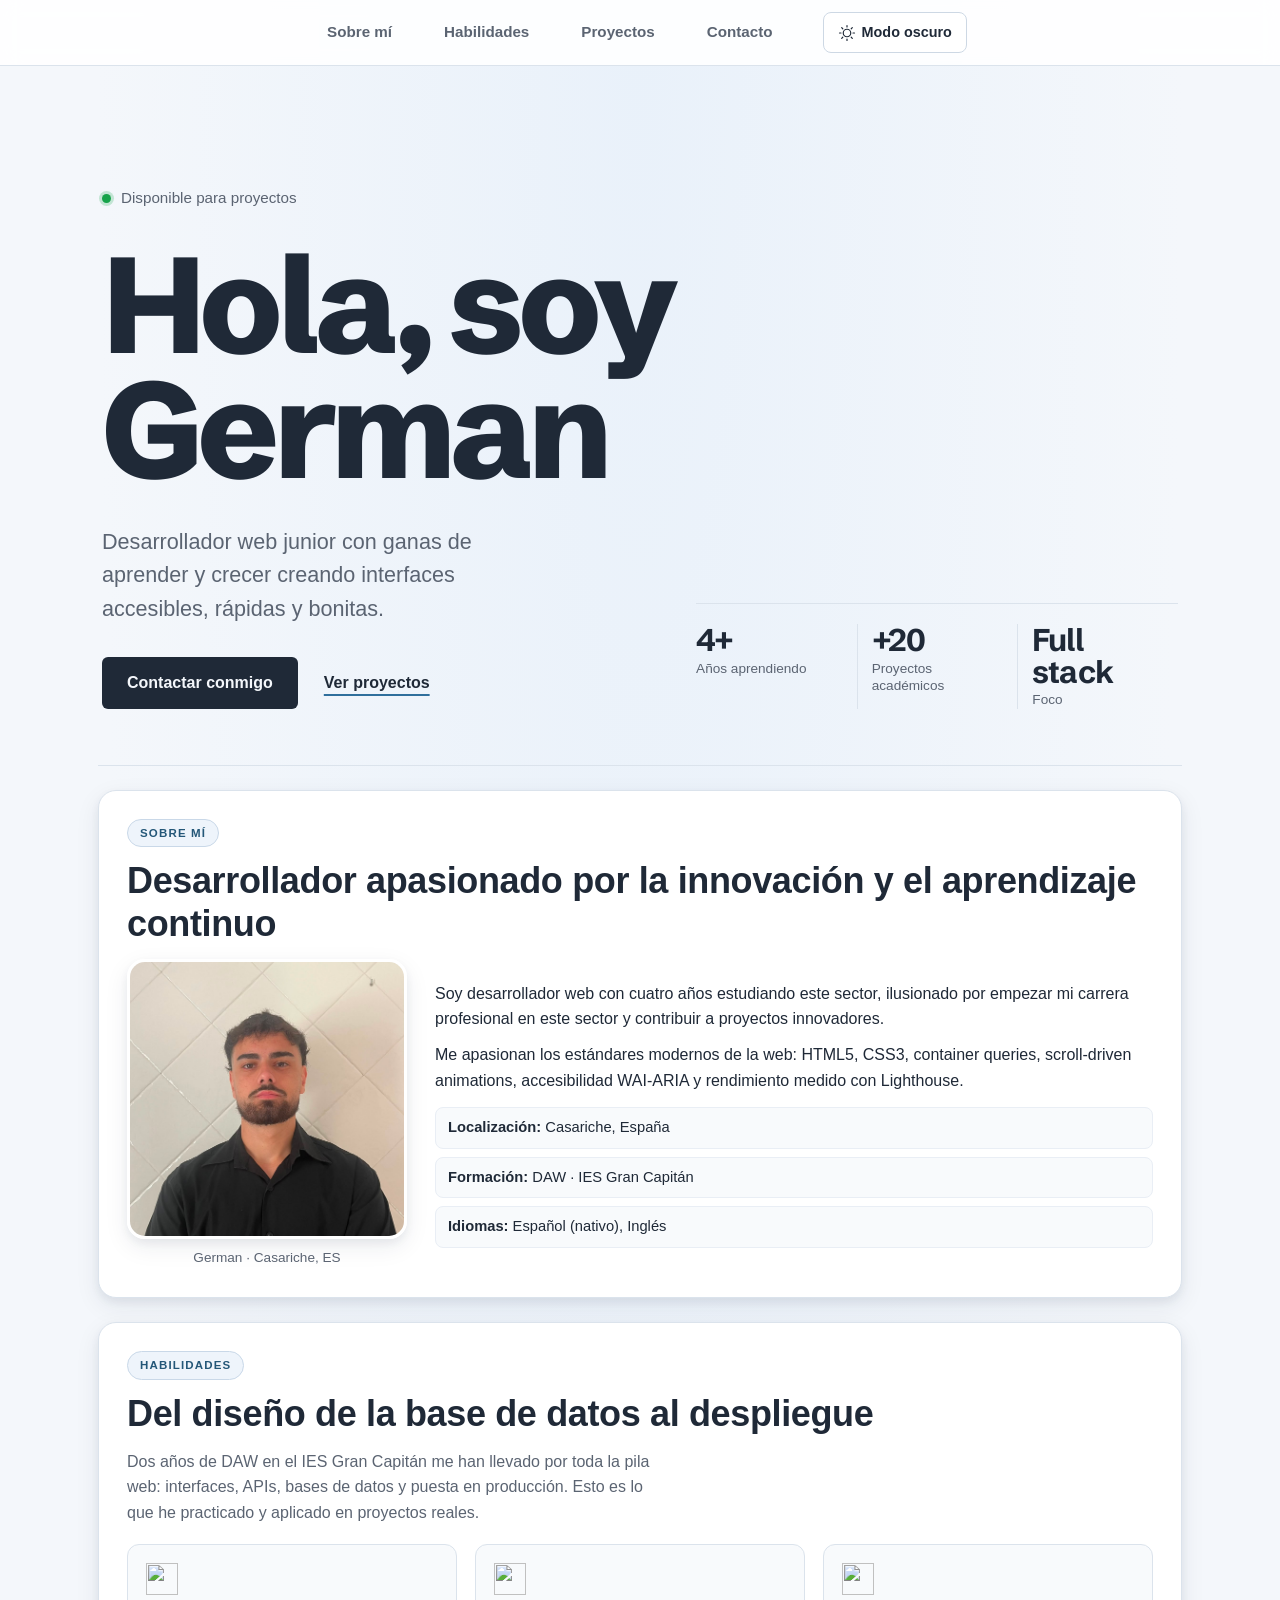
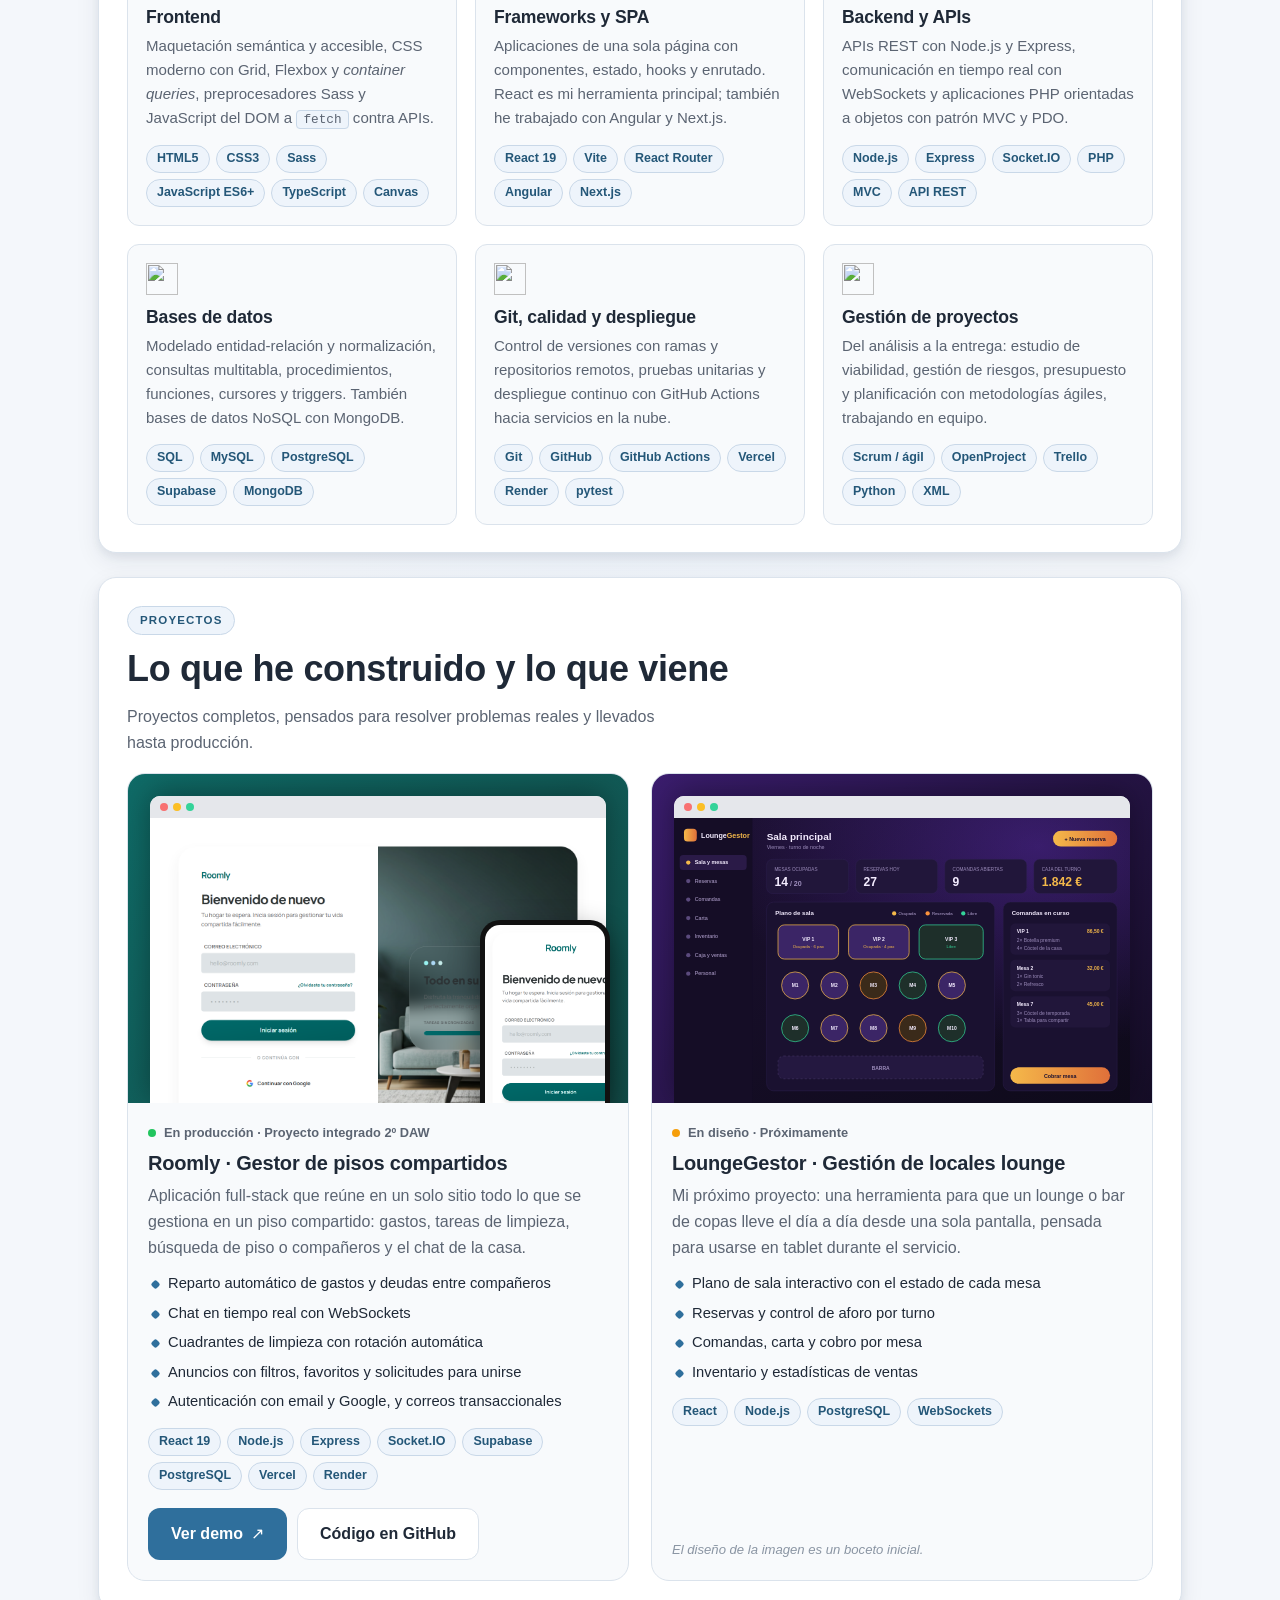
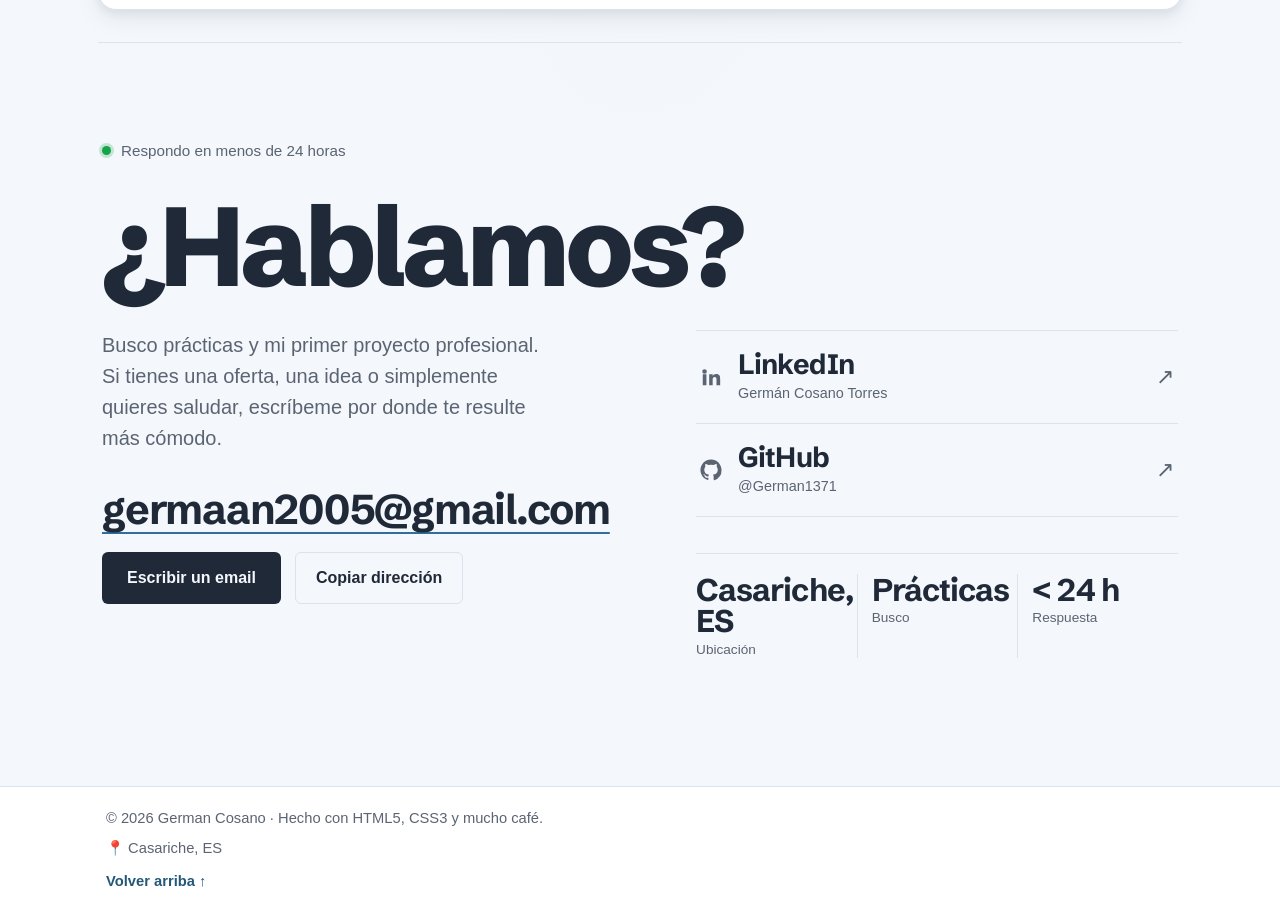
==== commit 756ec545: "Agregar sección de contacto con funcionalidad para copiar dirección de email y mejorar diseño" ====
--- a/index.html
+++ b/index.html
@@ -133,13 +133,13 @@
               decoding="async"
               fetchpriority="high" />
           </picture>
-          <figcaption class="sobre-mi-pie">German · Córdoba, ES</figcaption>
+          <figcaption class="sobre-mi-pie">German · Casariche, ES</figcaption>
         </figure>
         <div class="sobre-mi-texto">
           <p>Soy desarrollador web con cuatro años estudiando este sector, ilusionado por empezar mi carrera profesional en este sector y contribuir a proyectos innovadores.</p>
           <p>Me apasionan los estándares modernos de la web: HTML5, CSS3, container queries, scroll-driven animations, accesibilidad WAI-ARIA y rendimiento medido con Lighthouse.</p>
           <ul class="sobre-mi-puntos">
-            <li><strong>Localización:</strong> Córdoba, España</li>
+            <li><strong>Localización:</strong> Casariche, España</li>
             <li><strong>Formación:</strong> DAW · IES Gran Capitán</li>
             <li><strong>Idiomas:</strong> Español (nativo), Inglés</li>
           </ul>
@@ -277,47 +277,49 @@
       </div>
     </section>
 
-    <section id="contacto" class="seccion" aria-labelledby="titulo-contacto">
-      <p class="etiqueta-seccion">Contacto</p>
-      <h2 id="titulo-contacto">¿Hablamos?</h2>
+    <section id="contacto" class="contacto" aria-labelledby="titulo-contacto">
       <div class="contacto-contenido">
-        <aside class="contacto-info" aria-label="Datos de contacto">
-          <p>Estoy abierto a prácticas, colaboraciones académicas y a aprender en proyectos reales. Respondo en menos de 24 horas.</p>
-          <address class="contacto-enlaces">
-            <a class="contacto-enlace" href="mailto:germaan2005@gmail.com" rel="me">
-              <span class="contacto-icono" aria-hidden="true">✉</span> germaan2005@gmail.com
+        <p class="contacto-etiqueta"><span class="hero-pulso" aria-hidden="true"></span>Respondo en menos de 24 horas</p>
+        <h2 id="titulo-contacto">¿Hablamos?</h2>
+        <p class="contacto-subtitulo">Busco prácticas y mi primer proyecto profesional. Si tienes una oferta, una idea o simplemente quieres saludar, escríbeme por donde te resulte más cómodo.</p>
+
+        <div class="contacto-email">
+          <a class="contacto-email-enlace" href="mailto:germaan2005@gmail.com" rel="me">germaan2005@gmail.com</a>
+          <div class="contacto-email-acciones">
+            <a class="boton boton-primario" href="mailto:germaan2005@gmail.com?subject=Contacto%20desde%20tu%20portfolio">Escribir un email</a>
+            <button class="boton-copiar" type="button" data-copiar="germaan2005@gmail.com">Copiar dirección</button>
+            <p class="contacto-aviso" role="status" aria-live="polite"></p>
+          </div>
+        </div>
+
+        <ul class="contacto-canales" role="list" aria-label="Otras formas de contacto">
+          <li>
+            <a class="contacto-canal" href="https://www.linkedin.com/in/germán-cosano-torres-b65127388" target="_blank" rel="noopener me">
+              <svg class="contacto-canal-icono" viewBox="0 0 24 24" width="22" height="22" fill="currentColor" aria-hidden="true"><path d="M4.98 3.5a2.5 2.5 0 1 1 0 5 2.5 2.5 0 0 1 0-5ZM3 9h4v12H3V9Zm7 0h3.8v1.7h.05c.53-1 1.83-2.05 3.77-2.05C21.6 8.65 22 11.2 22 14.5V21h-4v-5.8c0-1.4-.03-3.2-1.950-3.2-1.95 0-2.25 1.52-2.25 3.1V21H10V9Z"/></svg>
+              <span class="contacto-canal-texto">
+                <span class="contacto-canal-nombre">LinkedIn</span>
+                <span class="contacto-canal-detalle">Germán Cosano Torres</span>
+              </span>
+              <span class="contacto-canal-flecha" aria-hidden="true">↗</span>
             </a>
-            <a class="contacto-enlace" href="https://www.linkedin.com/in/germán-cosano-torres-b65127388" target="_blank" rel="noopener me">
-              <span class="contacto-icono" aria-hidden="true">in</span> LinkedIn
+          </li>
+          <li>
+            <a class="contacto-canal" href="https://github.com/German1371" target="_blank" rel="noopener me">
+              <svg class="contacto-canal-icono" viewBox="0 0 24 24" width="22" height="22" fill="currentColor" aria-hidden="true"><path d="M12 .5C5.65.5.5 5.65.5 12c0 5.08 3.29 9.39 7.86 10.91.58.1.79-.25.79-.56v-2c-3.2.7-3.870-1.37-3.87-1.37-.52-1.33-1.28-1.69-1.28-1.69-1.04-.71.08-.7.08-.7 1.15.08 1.76 1.18 1.76 1.18 1.03 1.76 2.69 1.25 3.35.96.1-.75.4-1.25.73-1.54-2.55-.29-5.24-1.28-5.24-5.68 0-1.26.45-2.28 1.18-3.09-.12-.29-.51-1.46.11-3.04 0 0 .97-.31 3.17 1.18a11 11 0 0 1 5.77 0c2.2-1.49 3.17-1.18 3.17-1.18.62 1.58.23 2.75.11 3.04.74.81 1.18 1.83 1.18 3.09 0 4.41-2.69 5.39-5.25 5.67.41.36.78 1.06.78 2.14v3.17c0 .31.21.67.8.56A11.5 11.5 0 0 0 23.5 12C23.5 5.65 18.35.5 12 .5Z"/></svg>
+              <span class="contacto-canal-texto">
+                <span class="contacto-canal-nombre">GitHub</span>
+                <span class="contacto-canal-detalle">@German1371</span>
+              </span>
+              <span class="contacto-canal-flecha" aria-hidden="true">↗</span>
             </a>
-            <a class="contacto-enlace" href="https://github.com/German1371" target="_blank" rel="noopener me">
-              <span class="contacto-icono" aria-hidden="true">gh</span> GitHub
-            </a>
-          </address>
-        </aside>
-
-        <form class="contacto-formulario" aria-label="Formulario de contacto" novalidate>
-          <div class="fila-formulario">
-            <div class="campo-formulario">
-              <label for="nombre">Nombre</label>
-              <input type="text" id="nombre" name="nombre" placeholder="Tu nombre" autocomplete="name" required minlength="2" />
-            </div>
-            <div class="campo-formulario">
-              <label for="email">Email</label>
-              <input type="email" id="email" name="email" placeholder="tu@email.com" autocomplete="email" required />
-            </div>
-          </div>
-          <div class="campo-formulario">
-            <label for="asunto">Asunto</label>
-            <input type="text" id="asunto" name="asunto" placeholder="Proyecto / Colaboración" required />
-          </div>
-          <div class="campo-formulario">
-            <label for="mensaje">Mensaje</label>
-            <textarea id="mensaje" name="mensaje" rows="5" placeholder="Cuéntame sobre tu proyecto..." required minlength="10"></textarea>
-          </div>
-          <button class="boton boton-primario" type="submit">Enviar mensaje</button>
-          <p class="formulario-aviso" role="status" aria-live="polite"></p>
-        </form>
+          </li>
+        </ul>
+
+        <dl class="contacto-datos" aria-label="Datos de disponibilidad">
+          <div><dt>Ubicación</dt><dd>Casariche, ES</dd></div>
+          <div><dt>Busco</dt><dd>Prácticas</dd></div>
+          <div><dt>Respuesta</dt><dd>&lt; 24 h</dd></div>
+        </dl>
       </div>
     </section>
   </main>
@@ -325,7 +327,7 @@
   <footer class="pie-pagina" role="contentinfo">
     <div class="pie-contenido">
       <p>&copy; <time datetime="2026">2026</time> German Cosano · Hecho con HTML5, CSS3 y mucho café.</p>
-      <p><span aria-hidden="true">📍</span> Córdoba, ES</p>
+      <p><span aria-hidden="true">📍</span> Casariche, ES</p>
       <a href="#inicio" class="pie-volver" aria-label="Volver arriba">Volver arriba ↑</a>
     </div>
   </footer>
--- a/css/portfolio.css
+++ b/css/portfolio.css
@@ -84,8 +84,6 @@
 	--etiqueta-fondo: #eef4fb;
 	--etiqueta-borde: #c9d8e8;
 
-	--campo-fondo: #ffffff;
-	--campo-borde: #cad5e1;
 
 	--boton-tema-fondo: #ffffff;
 	--boton-tema-texto: #1f2937;
@@ -127,8 +125,6 @@
 
 	--etiqueta-fondo: #1a2740;
 	--etiqueta-borde: #31435d;
-	--campo-fondo: #101c2e;
-	--campo-borde: #31435d;
 	--boton-tema-fondo: #16263d;
 	--boton-tema-texto: #e5eef9;
 	--boton-tema-borde: #31435d;
@@ -360,7 +356,8 @@
 }
 
 .seccion,
-.hero {
+.hero,
+.contacto {
 	scroll-snap-align: start;
 	scroll-snap-stop: normal;
 }
@@ -477,19 +474,22 @@
 	min-height: 44px;
 }
 
-.hero .boton-primario {
+.hero .boton-primario,
+.contacto .boton-primario {
 	background: var(--texto);
 	color: var(--fondo);
 	border-radius: 6px;
 	padding-inline: 24px;
 }
 
-.hero .boton-primario:hover {
+.hero .boton-primario:hover,
+.contacto .boton-primario:hover {
 	background: var(--color-principal-fuerte);
 	color: #fff;
 }
 
-html[data-theme="dark"] .hero .boton-primario:hover {
+html[data-theme="dark"] .hero .boton-primario:hover,
+html[data-theme="dark"] .contacto .boton-primario:hover {
 	color: #0b1220;
 }
 
@@ -513,7 +513,8 @@
 }
 
 /* Datos: número grande, etiqueta en minúscula debajo */
-.hero-stats {
+.hero-stats,
+.contacto-datos {
 	display: grid;
 	grid-template-columns: repeat(3, minmax(0, 1fr));
 	gap: 0;
@@ -522,7 +523,8 @@
 	border-top: 1px solid var(--borde);
 }
 
-.hero-stats div {
+.hero-stats div,
+.contacto-datos div {
 	min-width: 0;
 	display: grid;
 	grid-template-rows: auto 1fr;
@@ -532,19 +534,22 @@
 	border-left: 1px solid var(--borde);
 }
 
-.hero-stats div:first-child {
+.hero-stats div:first-child,
+.contacto-datos div:first-child {
 	padding-left: 0;
 	border-left: 0;
 }
 
-.hero-stats dt {
+.hero-stats dt,
+.contacto-datos dt {
 	grid-row: 2;
 	font-size: 0.85rem;
 	color: var(--texto-secundario);
 	line-height: 1.3;
 }
 
-.hero-stats dd {
+.hero-stats dd,
+.contacto-datos dd {
 	grid-row: 1;
 	font-family: "Schibsted Grotesk", "Segoe UI", sans-serif;
 	font-size: clamp(1.5rem, 1.2vw + 1rem, 2rem);
@@ -946,127 +951,170 @@
 
 /* -----------------------------------------------------------
    13. Contacto
-   ----------------------------------------------------------- */
+       Mismo lenguaje que el hero: sin tarjeta, tipografía grande
+       y los canales como una lista editorial. Sin formulario.
+   ----------------------------------------------------------- */
+.contacto {
+	margin-top: 32px;
+	padding: 56px 4px 40px;
+	border-top: 1px solid var(--borde);
+	color: var(--texto);
+}
+
 .contacto-contenido {
 	display: grid;
-	gap: 18px;
-	margin-top: 6px;
-	grid-template-columns: 1fr;
-}
-
-.contacto-info p {
-	color: var(--texto-secundario);
-}
-
-.contacto-enlaces {
-	margin-top: 14px;
-	display: flex;
-	flex-direction: column;
-	gap: 8px;
-	font-style: normal;
-}
-
-.contacto-enlace {
+	gap: 28px;
+}
+
+.contacto-etiqueta {
 	display: inline-flex;
 	align-items: center;
 	gap: 10px;
-	padding: 10px 14px;
+	font-size: 0.95rem;
+	color: var(--texto-secundario);
+}
+
+.contacto h2 {
+	font-family: "Schibsted Grotesk", "Segoe UI", sans-serif;
+	font-weight: 800;
+	font-size: clamp(2.75rem, 9vw, 7rem);
+	line-height: 0.92;
+	letter-spacing: -0.045em;
+	margin: 0;
+}
+
+.contacto-subtitulo {
+	font-size: clamp(1.05rem, 0.5vw + 0.95rem, 1.25rem);
+	line-height: 1.55;
+	max-width: 42ch;
+	color: var(--texto-secundario);
+}
+
+/* Email: el canal principal, escrito en grande */
+.contacto-email {
+	display: grid;
+	gap: 18px;
+}
+
+.contacto-email-enlace {
+	width: fit-content;
+	max-width: 100%;
+	font-family: "Schibsted Grotesk", "Segoe UI", sans-serif;
+	font-weight: 700;
+	font-size: clamp(1.35rem, 3.6vw + 0.4rem, 2.6rem);
+	letter-spacing: -0.03em;
+	line-height: 1.15;
+	overflow-wrap: anywhere;
+	text-decoration: underline;
+	text-decoration-thickness: 2px;
+	text-underline-offset: 8px;
+	text-decoration-color: var(--color-principal);
+	transition: text-underline-offset var(--transicion-rapida), color var(--transicion-rapida);
+}
+
+.contacto-email-enlace:hover {
+	color: var(--color-principal-fuerte);
+	text-underline-offset: 11px;
+}
+
+.contacto-email-acciones {
+	display: flex;
+	flex-wrap: wrap;
+	align-items: center;
+	gap: 12px 14px;
+}
+
+.boton-copiar {
+	display: inline-flex;
+	align-items: center;
+	min-height: 44px;
+	padding: 12px 20px;
 	border: 1px solid var(--borde);
-	background: var(--superficie-suave);
-	border-radius: var(--radio-sm);
+	border-radius: 6px;
+	background: transparent;
 	color: var(--texto);
-	font-weight: 600;
-	transition: transform var(--transicion-rapida), border-color var(--transicion-rapida), background-color var(--transicion-rapida);
-}
-
-.contacto-enlace:hover {
-	transform: translateX(4px);
+	font-weight: 700;
+	transition: border-color var(--transicion-rapida), color var(--transicion-rapida);
+}
+
+.boton-copiar:hover {
 	border-color: var(--color-principal);
-	background: var(--etiqueta-fondo);
-}
-
-.contacto-icono {
-	display: inline-grid;
-	place-items: center;
-	width: 28px;
-	height: 28px;
-	border-radius: 8px;
-	background: linear-gradient(135deg, var(--color-principal), var(--color-principal-fuerte));
-	color: #fff;
-	font-size: 0.75rem;
+	color: var(--color-principal-fuerte);
+}
+
+.boton-copiar.es-copiado {
+	border-color: #16a34a;
+	color: #15803d;
+}
+
+html[data-theme="dark"] .boton-copiar.es-copiado {
+	color: #4ade80;
+}
+
+.contacto-aviso {
+	flex-basis: 100%;
+	min-height: 1.3em;
+	font-size: 0.88rem;
+	color: var(--texto-secundario);
+}
+
+/* Otros canales: filas separadas por líneas, como un índice */
+.contacto-canales {
+	border-top: 1px solid var(--borde);
+}
+
+.contacto-canales li {
+	border-bottom: 1px solid var(--borde);
+}
+
+.contacto-canal {
+	display: grid;
+	grid-template-columns: auto minmax(0, 1fr) auto;
+	align-items: center;
+	gap: 16px;
+	padding: 18px 4px;
+}
+
+.contacto-canal-icono {
+	width: 22px;
+	height: 22px;
+	color: var(--texto-secundario);
+	transition: color var(--transicion-rapida);
+}
+
+.contacto-canal-texto {
+	display: grid;
+	gap: 2px;
+}
+
+.contacto-canal-nombre {
+	font-family: "Schibsted Grotesk", "Segoe UI", sans-serif;
 	font-weight: 700;
-}
-
-.contacto-formulario {
-	border: 1px solid var(--borde);
-	border-radius: var(--radio-md);
-	padding: 18px;
-	background: var(--superficie-suave);
-	display: flex;
-	flex-direction: column;
-	gap: 10px;
-}
-
-.fila-formulario {
-	display: flex;
-	gap: 12px;
-	flex-direction: column;
-}
-
-.campo-formulario {
-	display: flex;
-	flex-direction: column;
-	gap: 6px;
-	flex: 1 1 100%;
-}
-
-label {
-	font-weight: 600;
-	color: var(--texto-secundario);
-	font-size: 0.92rem;
-}
-
-input,
-textarea {
-	width: 100%;
-	border: 1px solid var(--campo-borde);
-	border-radius: var(--radio-sm);
-	padding: 12px 14px;
-	font: inherit;
-	background: var(--campo-fondo);
-	color: var(--texto);
-	transition: border-color var(--transicion-rapida), box-shadow var(--transicion-rapida);
-}
-
-input:focus,
-textarea:focus {
-	outline: none;
-	border-color: var(--color-principal);
-	box-shadow: 0 0 0 3px color-mix(in srgb, var(--color-principal) 25%, transparent);
-}
-
-textarea {
-	resize: vertical;
-	min-height: 130px;
-}
-
-.contacto-formulario .boton {
-	margin-top: 6px;
-	background: var(--color-principal);
-	color: #fff;
-	width: 100%;
-}
-
-.contacto-formulario .boton:hover {
-	background: var(--color-principal-fuerte);
-	transform: translateY(-1px);
-	box-shadow: var(--sombra-2);
-}
-
-.formulario-aviso {
-	min-height: 1.2em;
+	font-size: clamp(1.25rem, 1.2vw + 1rem, 1.75rem);
+	letter-spacing: -0.02em;
+	line-height: 1.1;
+	transition: color var(--transicion-rapida);
+}
+
+.contacto-canal-detalle {
 	font-size: 0.9rem;
+	color: var(--texto-secundario);
+}
+
+.contacto-canal-flecha {
+	font-size: 1.4rem;
+	color: var(--texto-secundario);
+	transition: transform var(--transicion-rapida), color var(--transicion-rapida);
+}
+
+.contacto-canal:hover .contacto-canal-nombre,
+.contacto-canal:hover .contacto-canal-icono,
+.contacto-canal:hover .contacto-canal-flecha {
 	color: var(--color-principal-fuerte);
+}
+
+.contacto-canal:hover .contacto-canal-flecha {
+	transform: translate(4px, -4px);
 }
 
 /* -----------------------------------------------------------
@@ -1145,13 +1193,8 @@
 		gap: 28px;
 		align-items: center;
 	}
-	.fila-formulario {
-		display: grid;
-		grid-template-columns: repeat(2, minmax(0, 1fr));
-	}
-	.contacto-formulario .boton {
-		width: auto;
-		align-self: flex-start;
+	.contacto {
+		padding: 72px 4px 48px;
 	}
 }
 
@@ -1173,10 +1216,6 @@
 	}
 	.boton-tema-texto {
 		display: inline;
-	}
-	.contacto-contenido {
-		grid-template-columns: 1fr 1.15fr;
-		gap: 24px;
 	}
 	.hero {
 		padding: 88px 4px 56px;
@@ -1200,6 +1239,31 @@
 		grid-area: stats;
 		align-self: end;
 	}
+
+	/* Contacto: misma composición asimétrica que el hero */
+	.contacto {
+		padding: 96px 4px 64px;
+	}
+	.contacto-contenido {
+		grid-template-columns: minmax(0, 1.1fr) minmax(0, 1fr);
+		grid-template-areas:
+			"etiqueta etiqueta"
+			"titulo   titulo"
+			"sub      canales"
+			"email    canales"
+			"email    datos";
+		column-gap: 64px;
+		row-gap: 32px;
+	}
+	.contacto-etiqueta  { grid-area: etiqueta; }
+	.contacto h2        { grid-area: titulo; }
+	.contacto-subtitulo { grid-area: sub; }
+	.contacto-email     { grid-area: email; align-self: start; }
+	.contacto-canales   { grid-area: canales; align-self: start; }
+	.contacto-datos {
+		grid-area: datos;
+		align-self: end;
+	}
 }
 
 /* Pantallas muy anchas */
@@ -1231,7 +1295,8 @@
 		display: none !important;
 	}
 	body { background: #fff; color: #000; }
-	.seccion, .hero {
+	.boton-copiar { display: none !important; }
+	.seccion, .hero, .contacto {
 		box-shadow: none;
 		border: 1px solid #ccc;
 		break-inside: avoid;
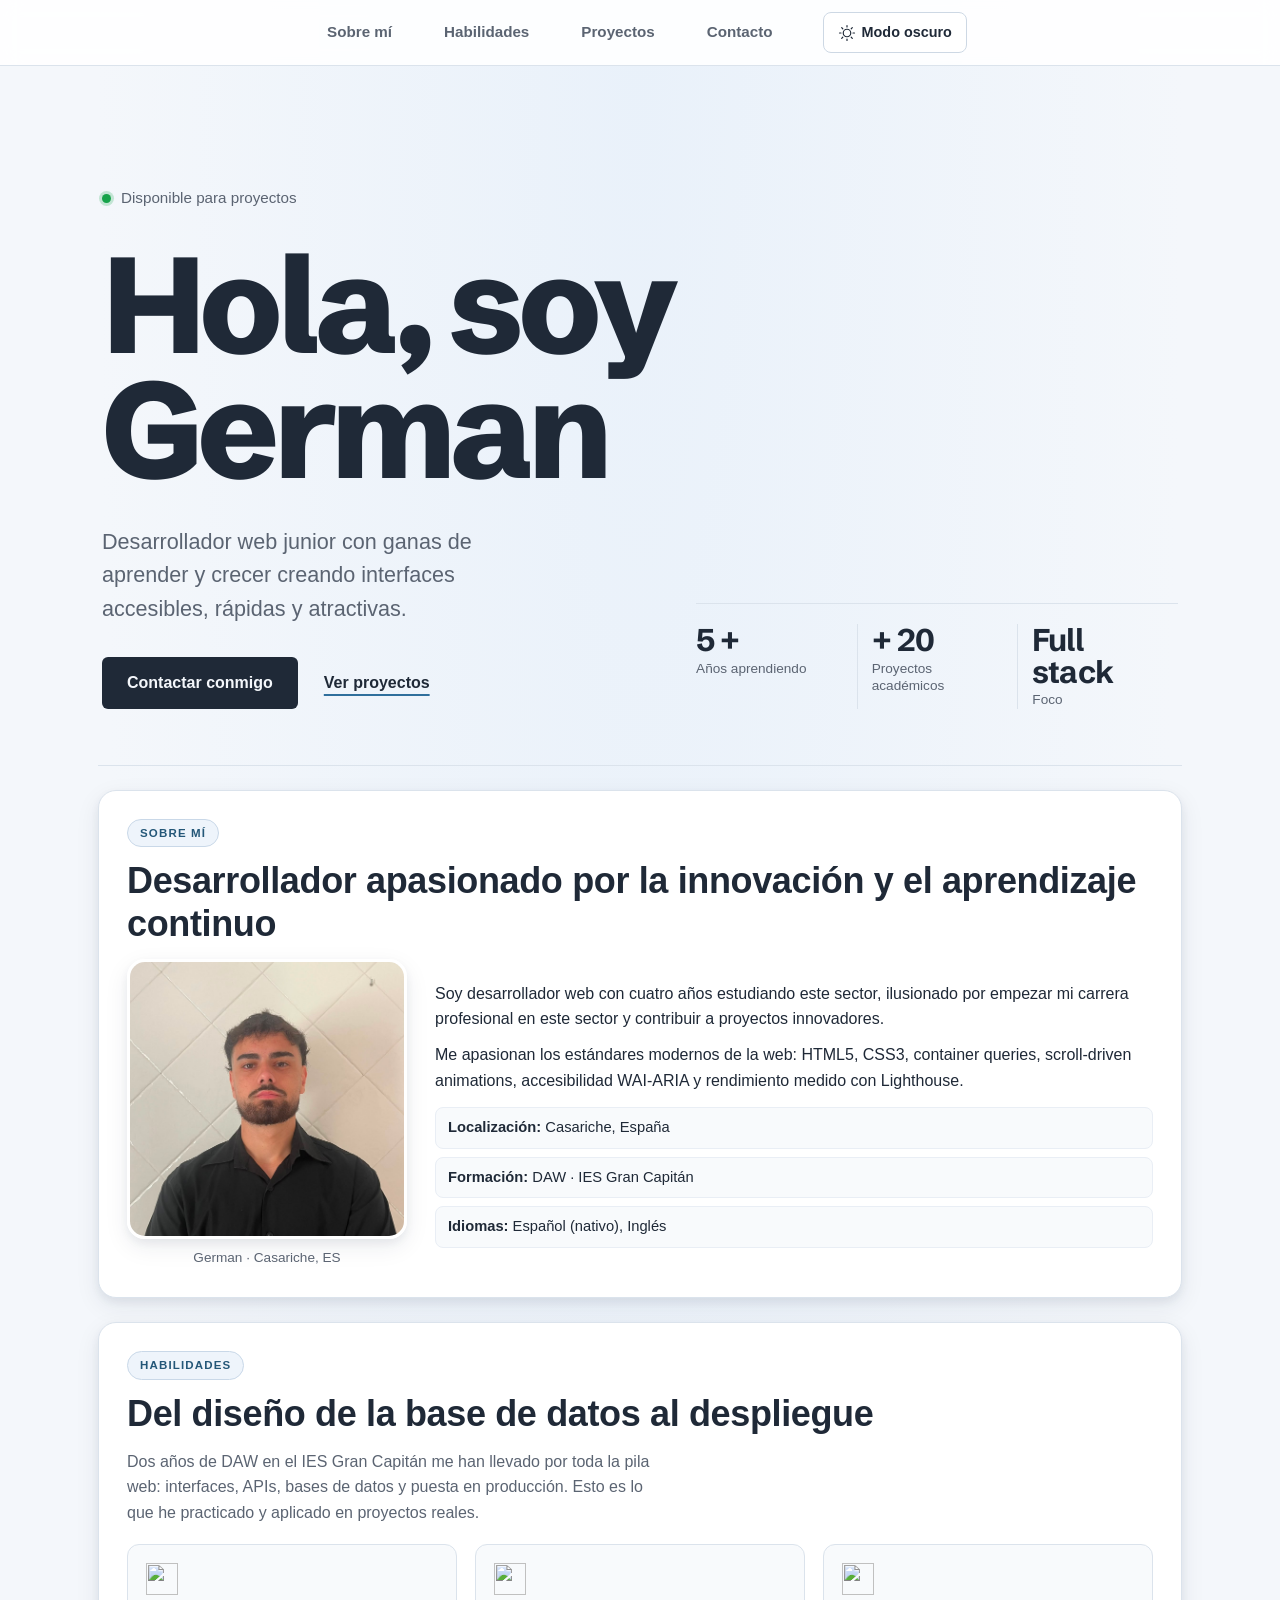
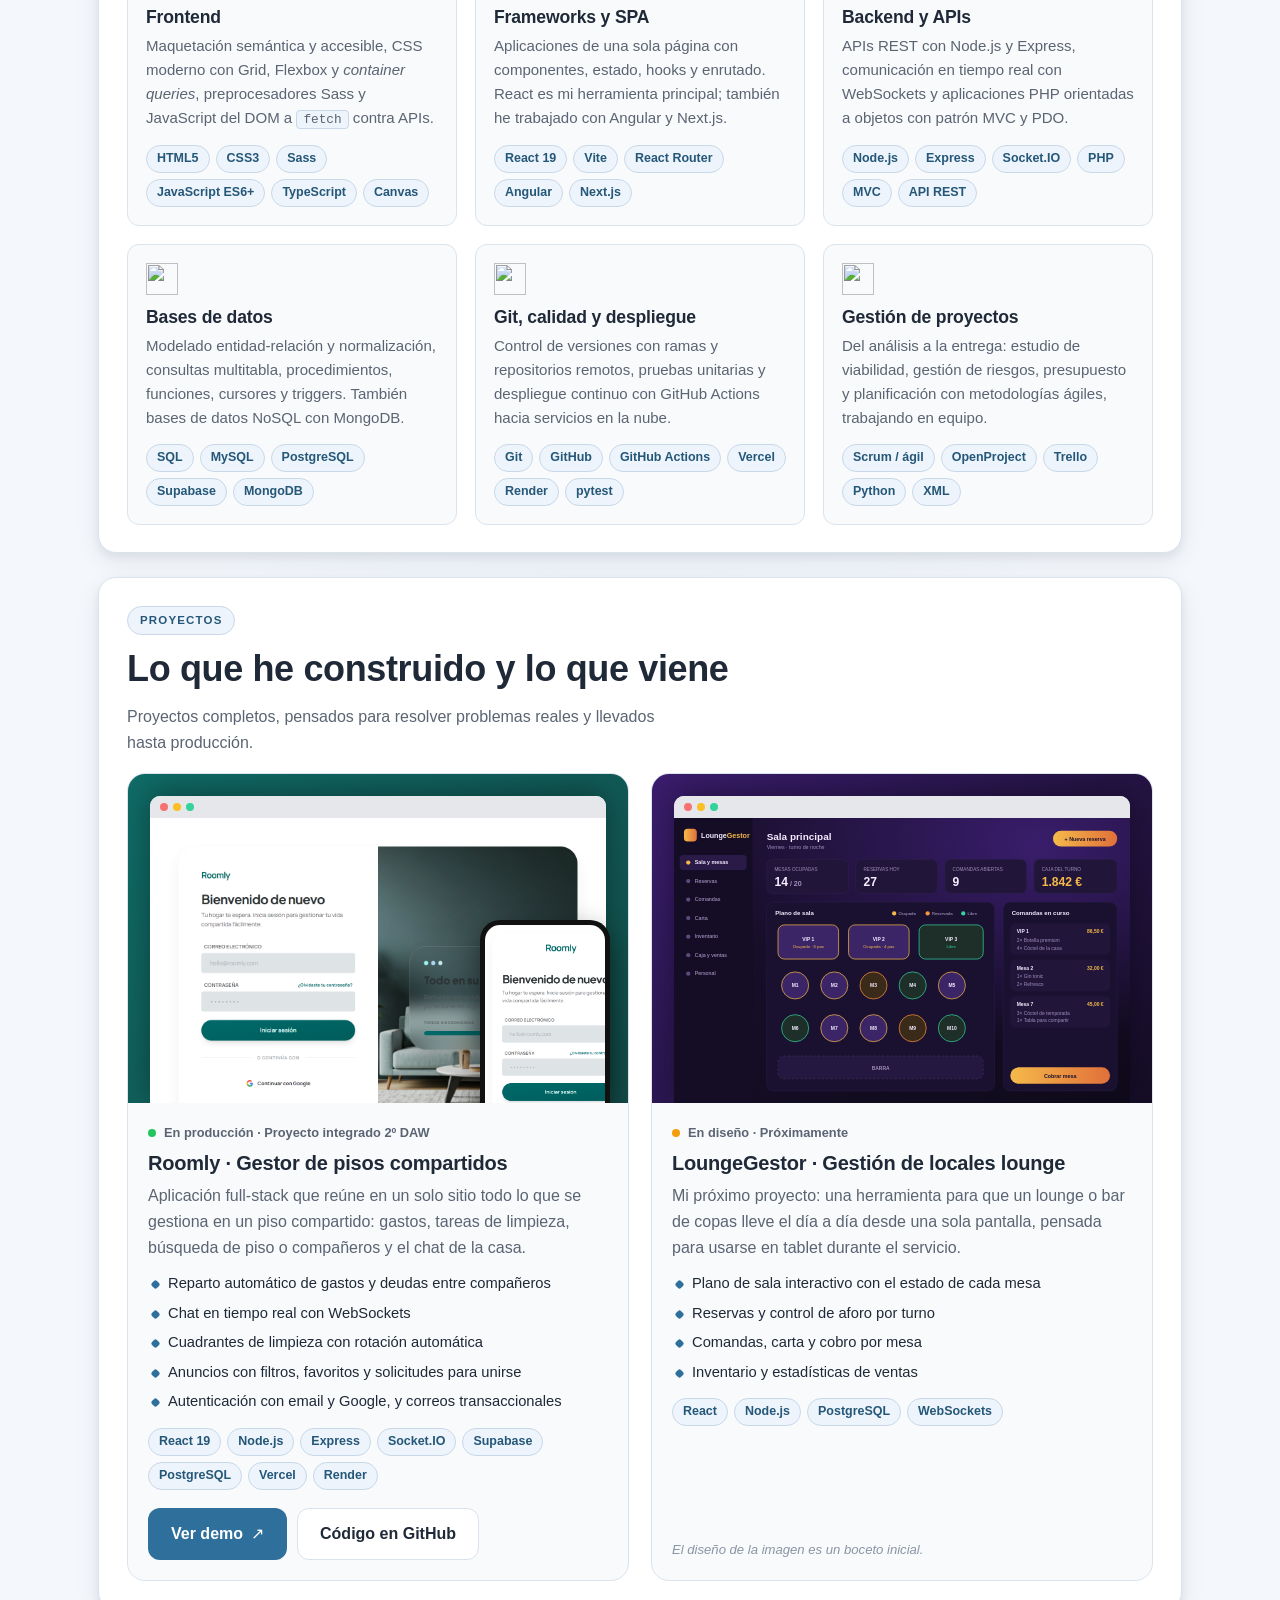
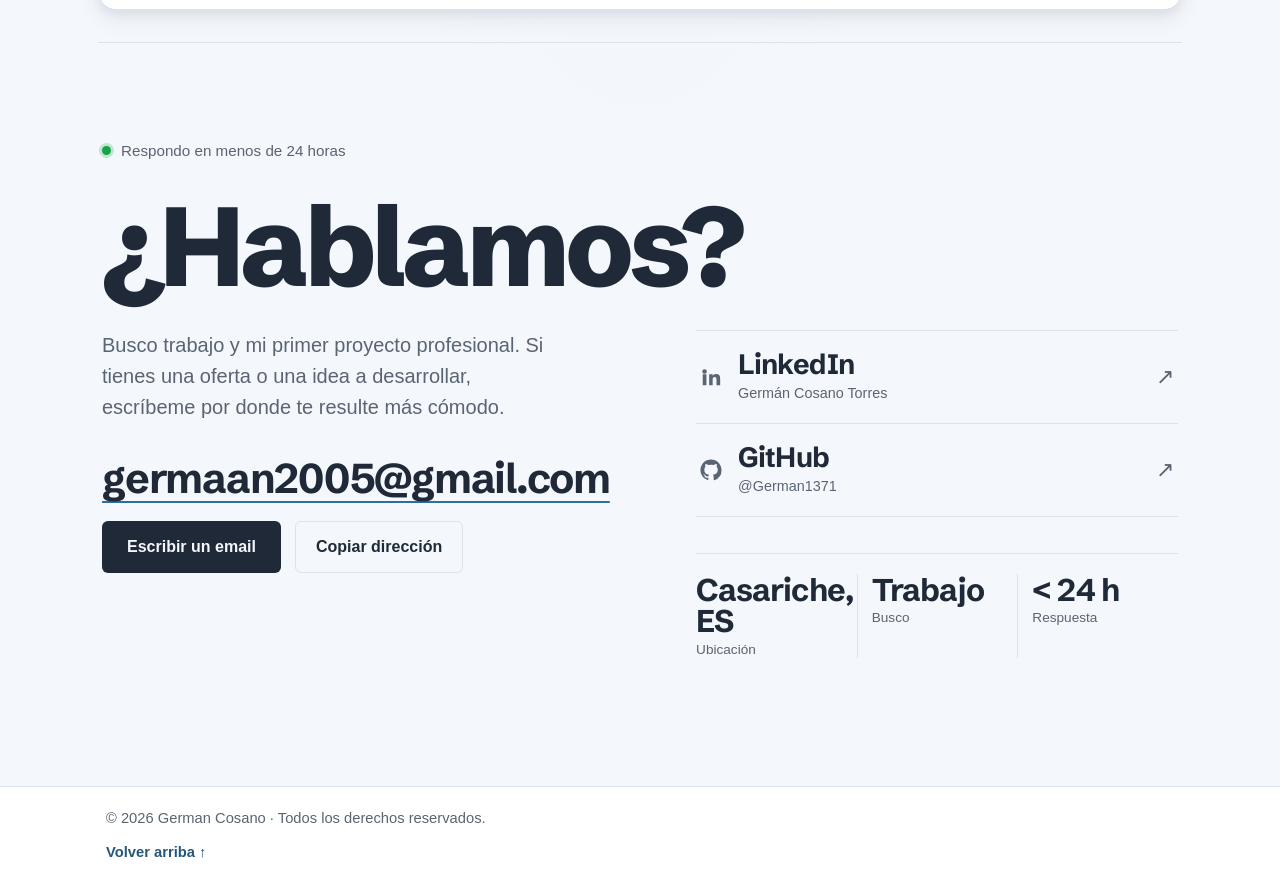
==== commit 4122ce75: "Actualizar descripciones en la sección de héroe y contacto para mayor claridad y precisión" ====
--- a/index.html
+++ b/index.html
@@ -92,14 +92,14 @@
       <div class="hero-contenido">
         <p class="hero-etiqueta"><span class="hero-pulso" aria-hidden="true"></span>Disponible para proyectos</p>
         <h1 id="hero-titulo">Hola, soy <span class="hero-resaltado">German</span></h1>
-        <p class="hero-subtitulo">Desarrollador web junior con ganas de aprender y crecer creando interfaces accesibles, rápidas y bonitas.</p>
+        <p class="hero-subtitulo">Desarrollador web junior con ganas de aprender y crecer creando interfaces accesibles, rápidas y atractivas.</p>
         <div class="hero-acciones">
           <a class="boton boton-primario" href="#contacto">Contactar conmigo</a>
           <a class="boton boton-secundario" href="#proyectos">Ver proyectos</a>
         </div>
         <dl class="hero-stats" aria-label="Datos rápidos">
-          <div><dt>Años aprendiendo</dt><dd>4+</dd></div>
-          <div><dt>Proyectos académicos</dt><dd>+20</dd></div>
+          <div><dt>Años aprendiendo</dt><dd>5 +</dd></div>
+          <div><dt>Proyectos académicos</dt><dd>+ 20</dd></div>
           <div><dt>Foco</dt><dd>Full stack</dd></div>
         </dl>
       </div>
@@ -281,7 +281,7 @@
       <div class="contacto-contenido">
         <p class="contacto-etiqueta"><span class="hero-pulso" aria-hidden="true"></span>Respondo en menos de 24 horas</p>
         <h2 id="titulo-contacto">¿Hablamos?</h2>
-        <p class="contacto-subtitulo">Busco prácticas y mi primer proyecto profesional. Si tienes una oferta, una idea o simplemente quieres saludar, escríbeme por donde te resulte más cómodo.</p>
+        <p class="contacto-subtitulo">Busco trabajo y mi primer proyecto profesional. Si tienes una oferta o una idea a desarrollar, escríbeme por donde te resulte más cómodo.</p>
 
         <div class="contacto-email">
           <a class="contacto-email-enlace" href="mailto:germaan2005@gmail.com" rel="me">germaan2005@gmail.com</a>
@@ -317,7 +317,7 @@
 
         <dl class="contacto-datos" aria-label="Datos de disponibilidad">
           <div><dt>Ubicación</dt><dd>Casariche, ES</dd></div>
-          <div><dt>Busco</dt><dd>Prácticas</dd></div>
+          <div><dt>Busco</dt><dd>Trabajo</dd></div>
           <div><dt>Respuesta</dt><dd>&lt; 24 h</dd></div>
         </dl>
       </div>
@@ -326,8 +326,7 @@
 
   <footer class="pie-pagina" role="contentinfo">
     <div class="pie-contenido">
-      <p>&copy; <time datetime="2026">2026</time> German Cosano · Hecho con HTML5, CSS3 y mucho café.</p>
-      <p><span aria-hidden="true">📍</span> Casariche, ES</p>
+      <p>&copy; <time datetime="2026">2026</time> German Cosano · Todos los derechos reservados.</p>
       <a href="#inicio" class="pie-volver" aria-label="Volver arriba">Volver arriba ↑</a>
     </div>
   </footer>
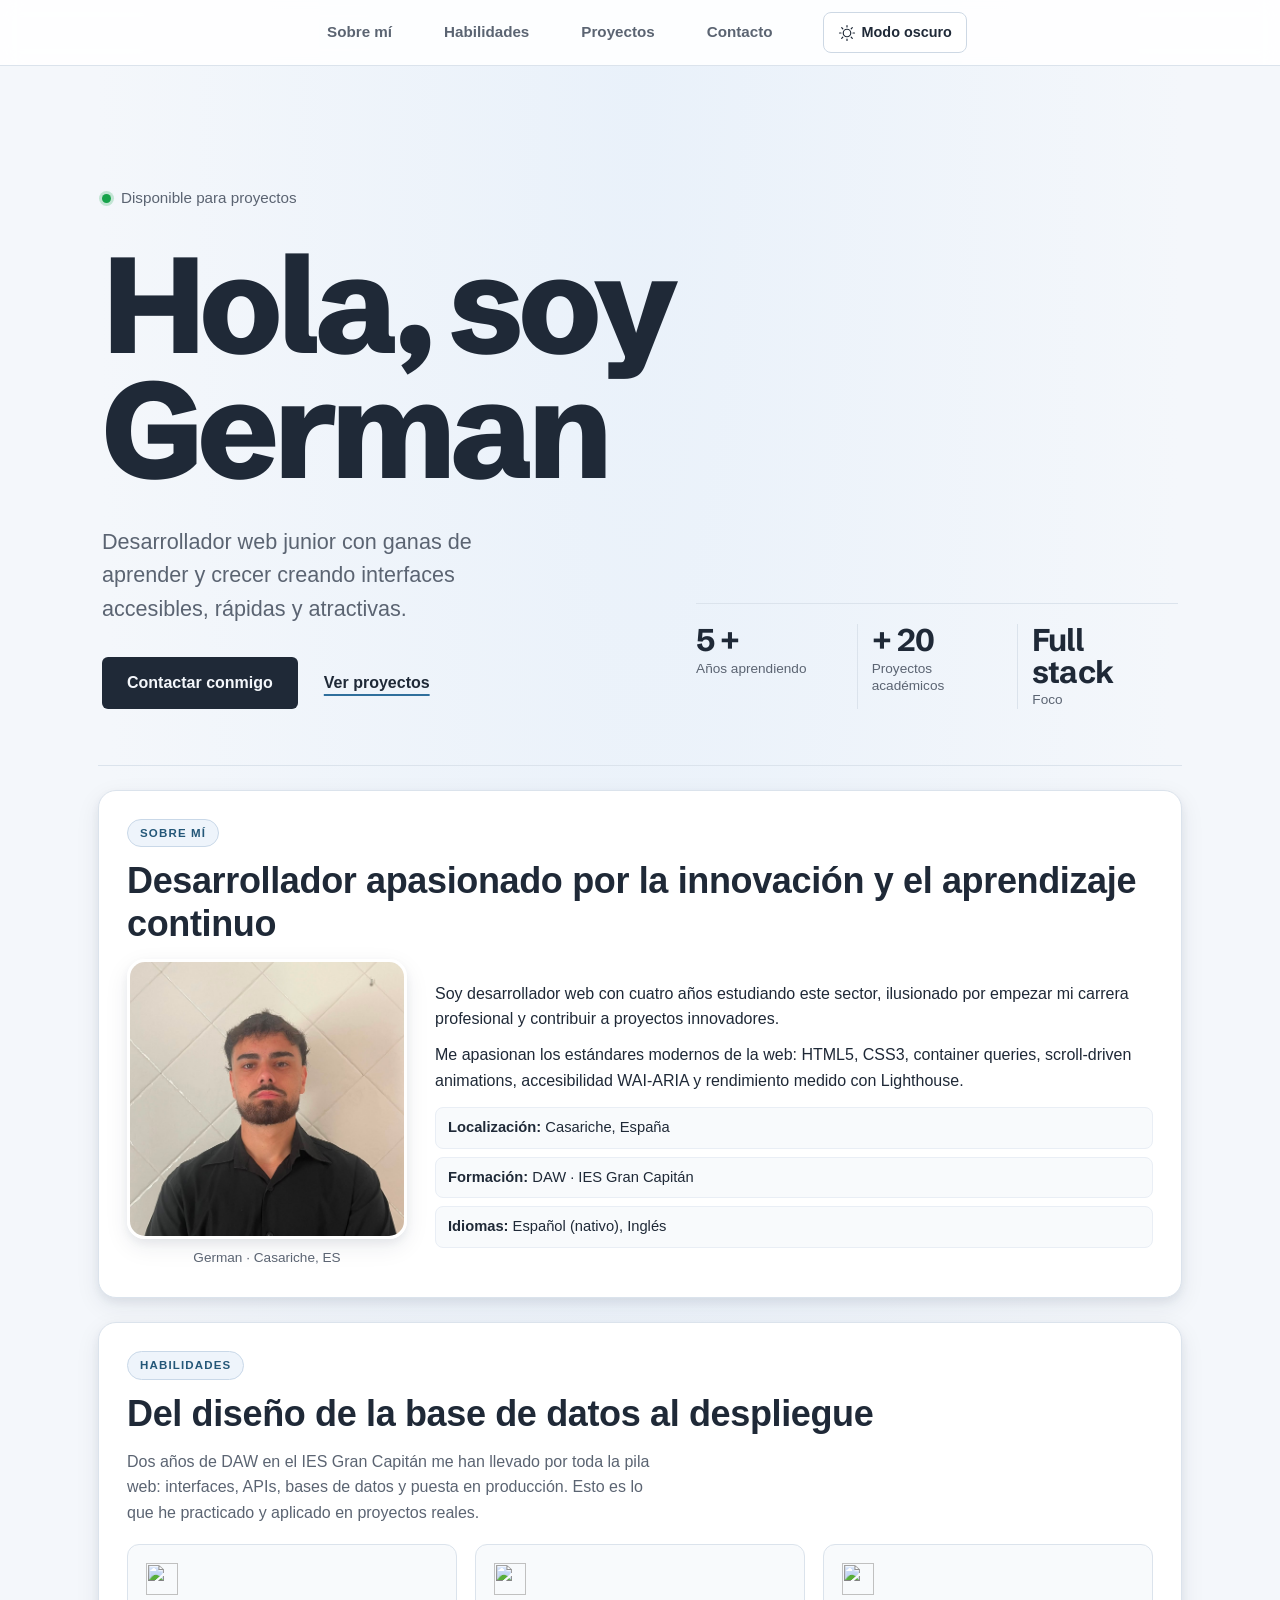
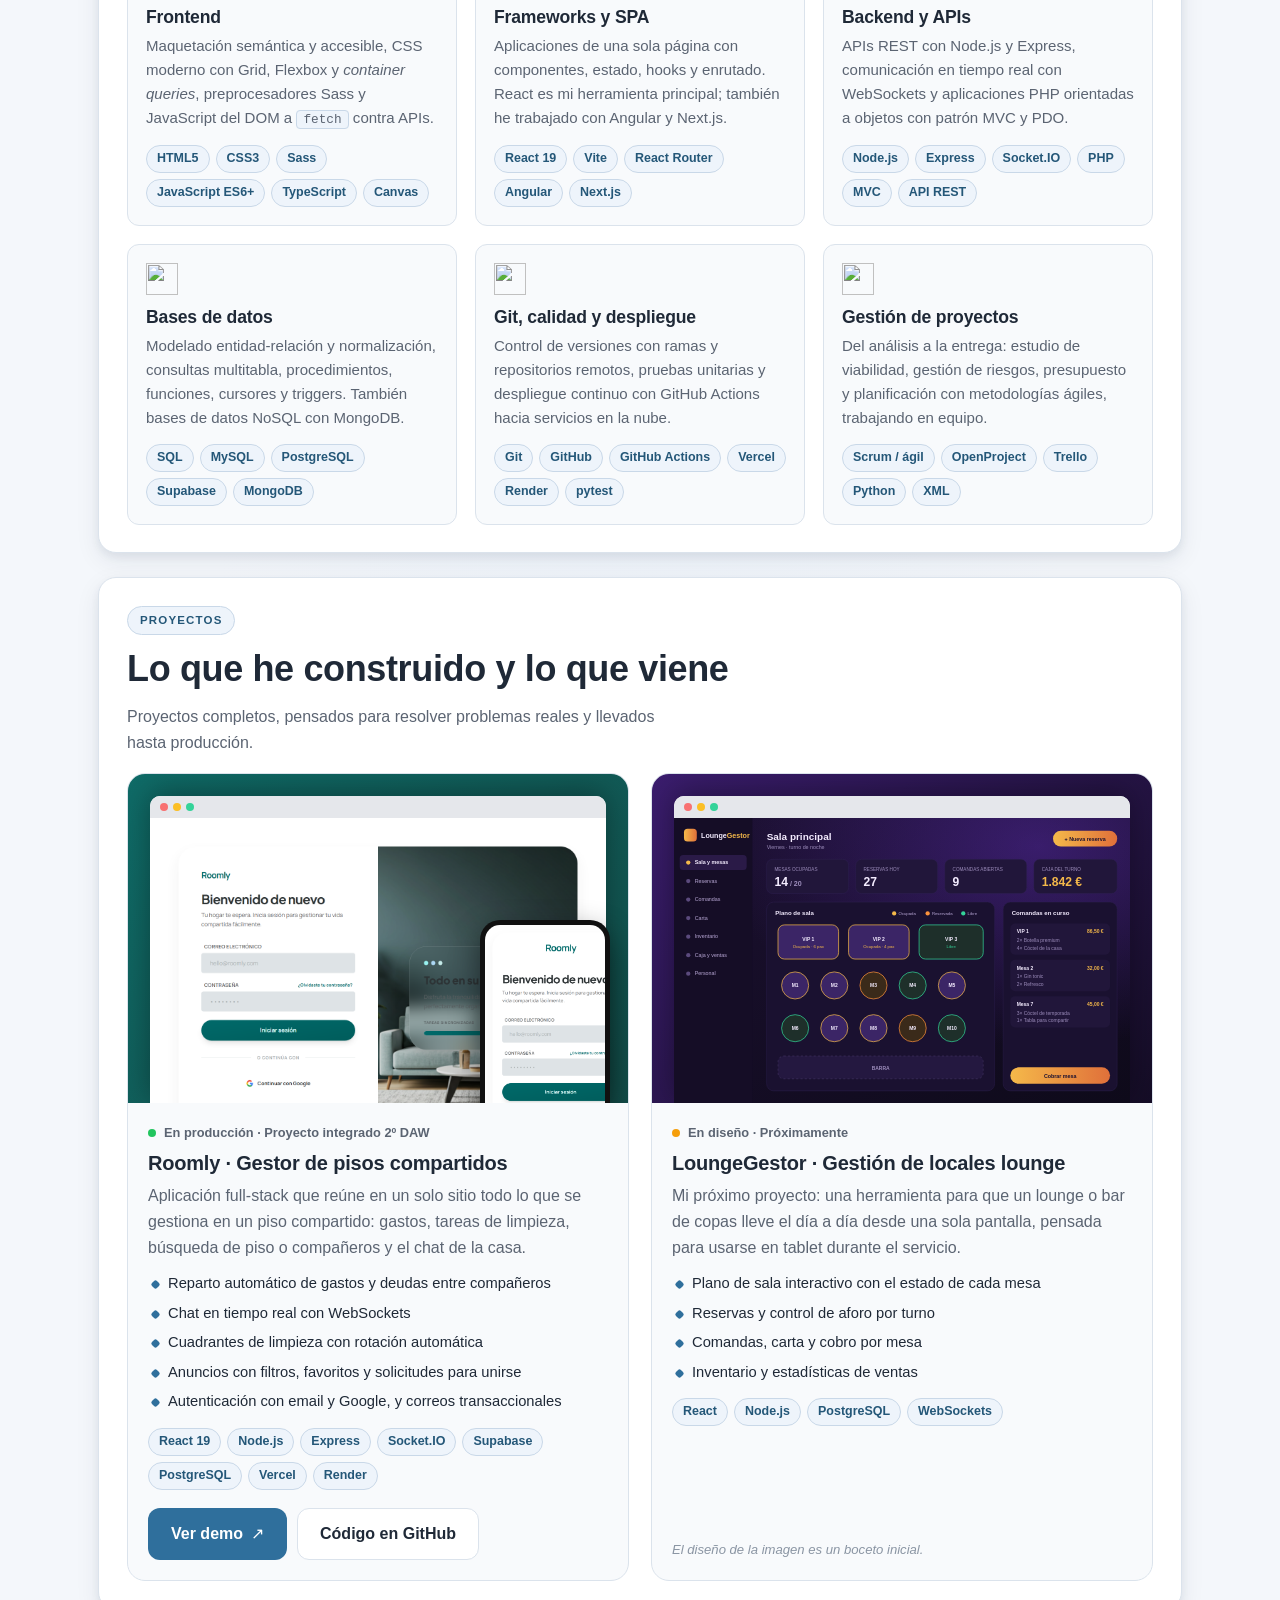
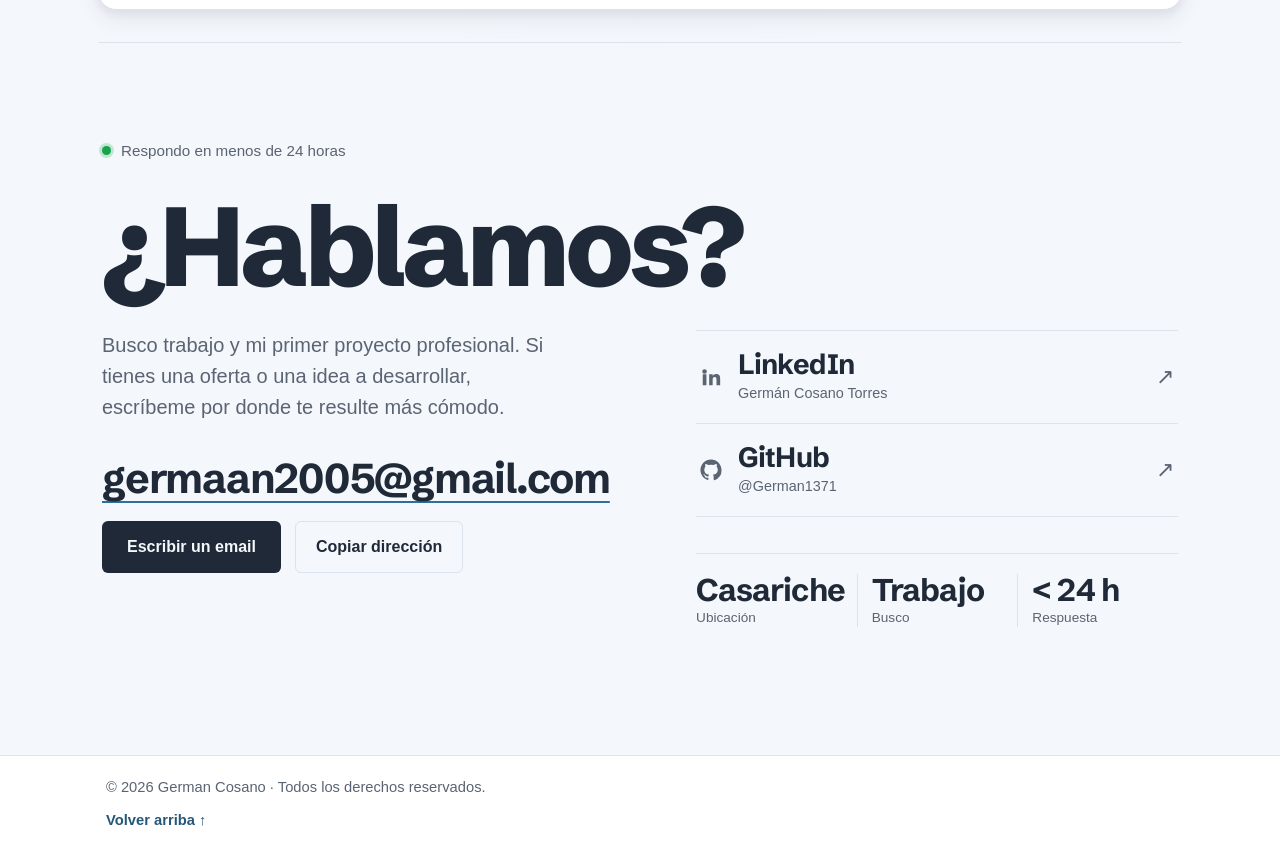
==== commit 1b62b0b4: "Actualizar descripciones en la sección "Sobre mí" y "Contacto" para mayor claridad" ====
--- a/index.html
+++ b/index.html
@@ -136,7 +136,7 @@
           <figcaption class="sobre-mi-pie">German · Casariche, ES</figcaption>
         </figure>
         <div class="sobre-mi-texto">
-          <p>Soy desarrollador web con cuatro años estudiando este sector, ilusionado por empezar mi carrera profesional en este sector y contribuir a proyectos innovadores.</p>
+          <p>Soy desarrollador web con cuatro años estudiando este sector, ilusionado por empezar mi carrera profesional y contribuir a proyectos innovadores.</p>
           <p>Me apasionan los estándares modernos de la web: HTML5, CSS3, container queries, scroll-driven animations, accesibilidad WAI-ARIA y rendimiento medido con Lighthouse.</p>
           <ul class="sobre-mi-puntos">
             <li><strong>Localización:</strong> Casariche, España</li>
@@ -316,7 +316,7 @@
         </ul>
 
         <dl class="contacto-datos" aria-label="Datos de disponibilidad">
-          <div><dt>Ubicación</dt><dd>Casariche, ES</dd></div>
+          <div><dt>Ubicación</dt><dd>Casariche</dd></div>
           <div><dt>Busco</dt><dd>Trabajo</dd></div>
           <div><dt>Respuesta</dt><dd>&lt; 24 h</dd></div>
         </dl>
